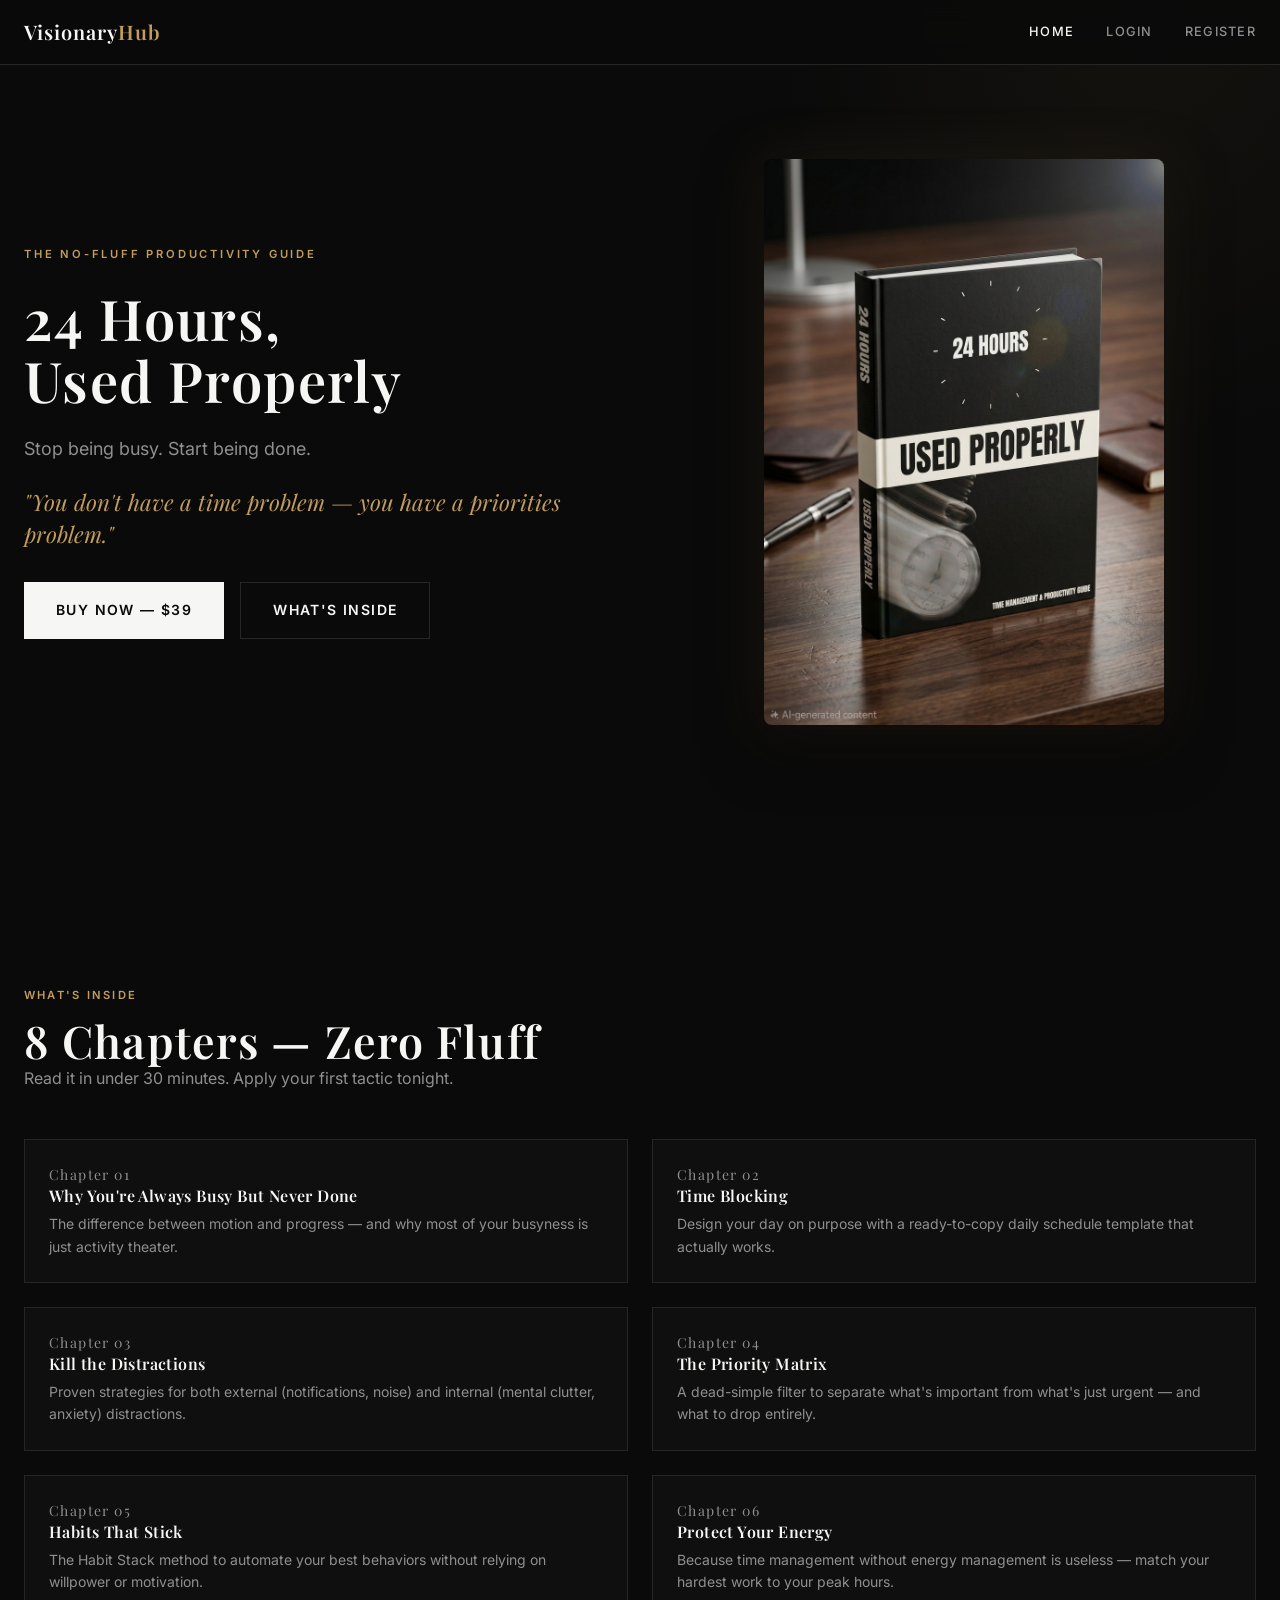
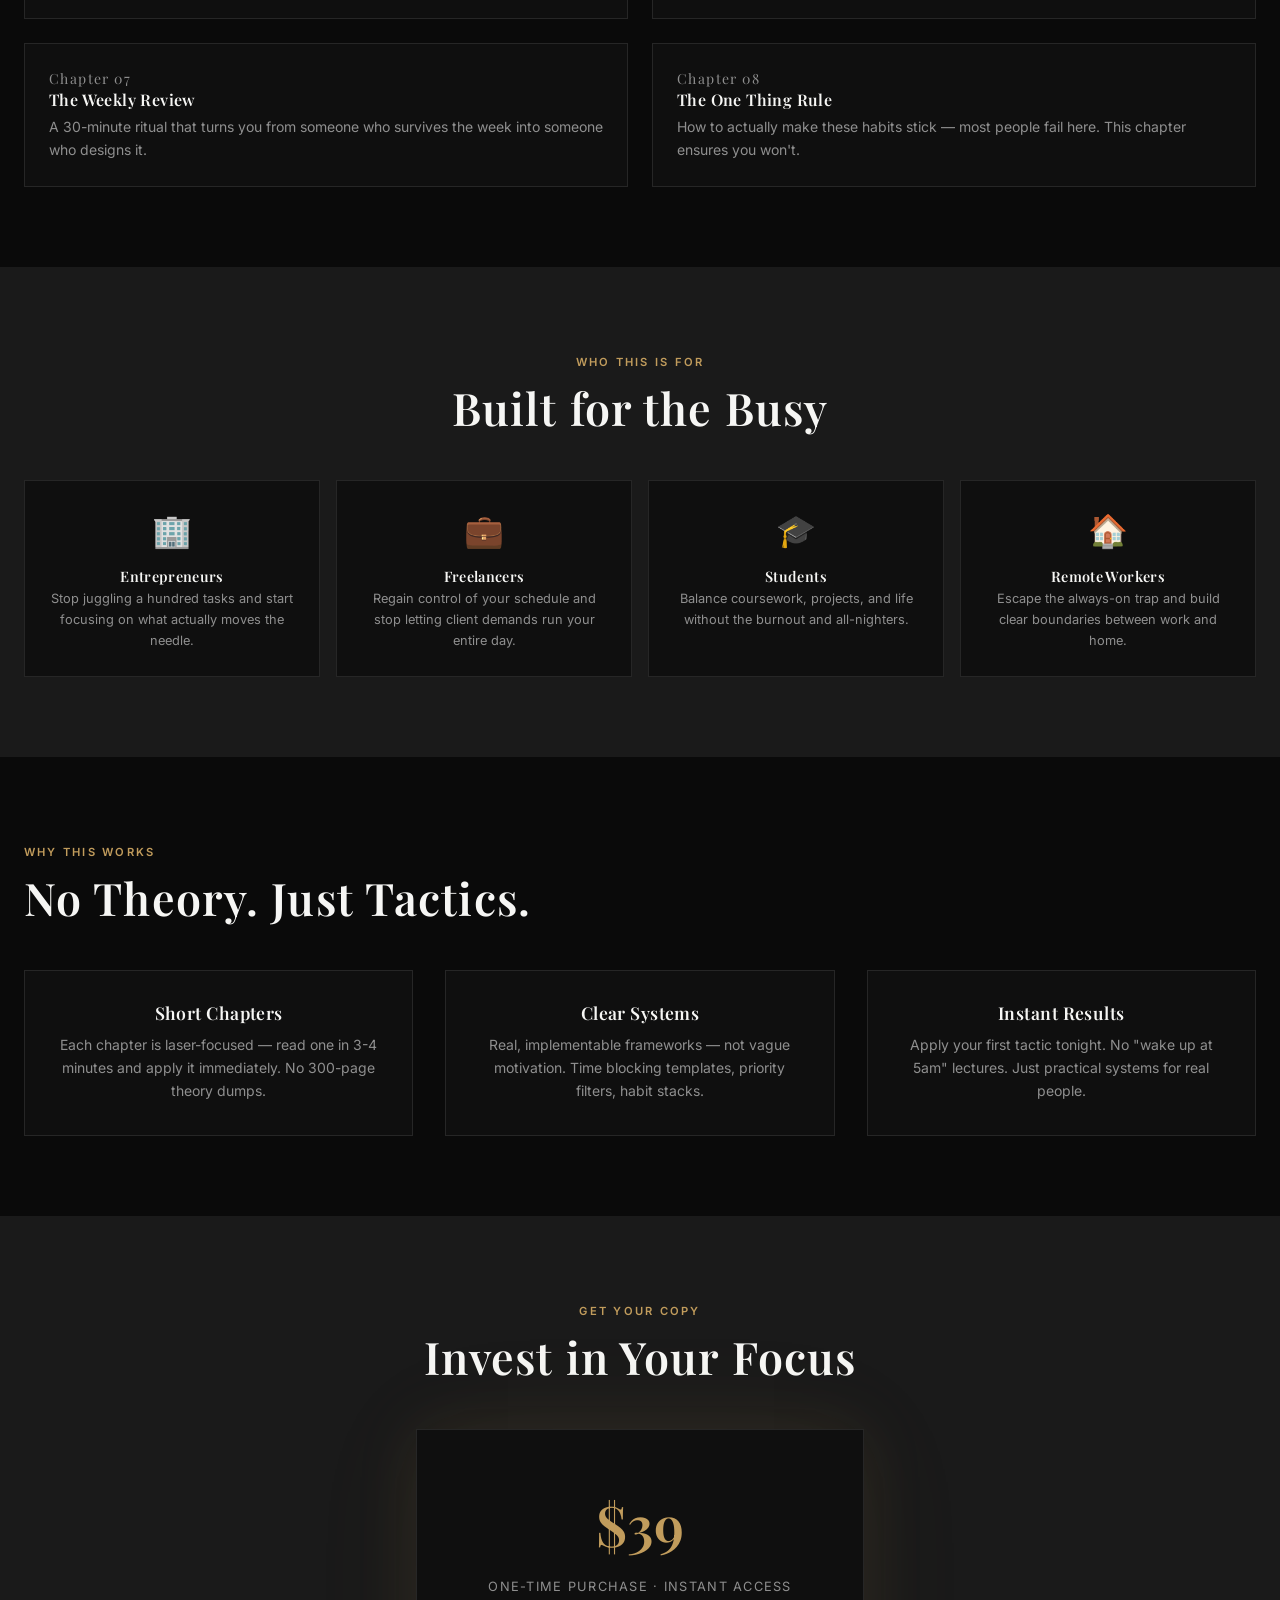
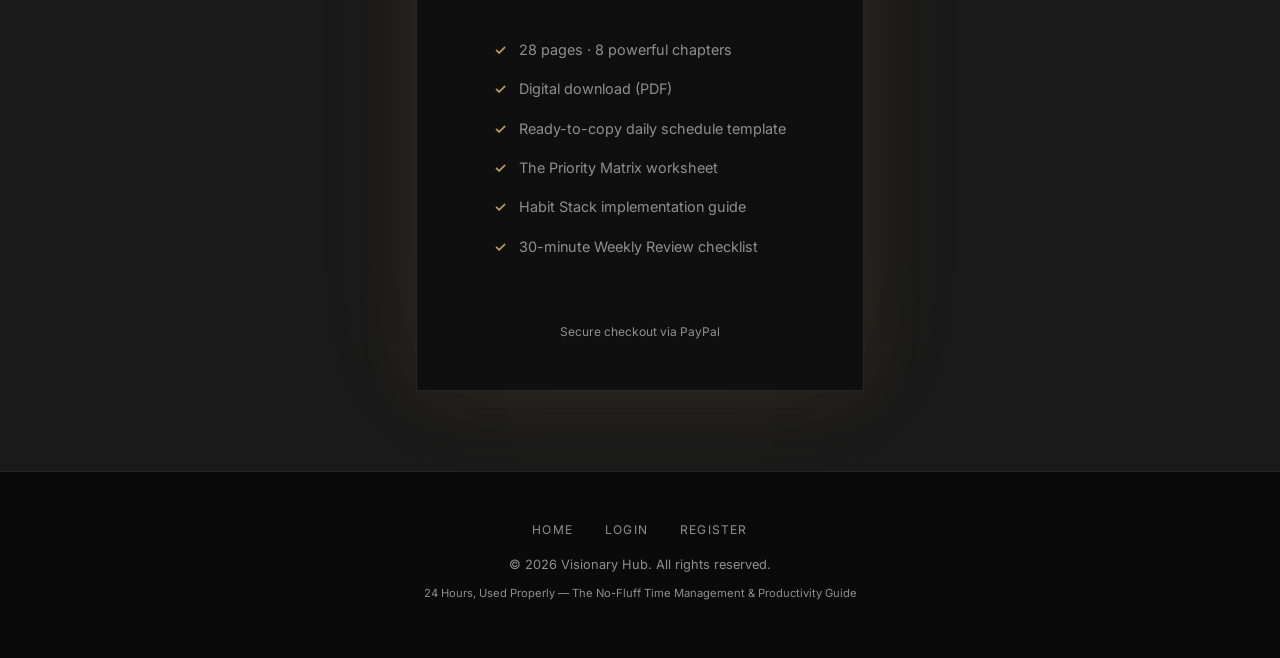
==== index.html @ 2dd3f469 "Initial commit: 24 Hours Used Properly e-book website with PayPal integration" ====
<!DOCTYPE html>
<html lang="en">
<head>
  <meta charset="utf-8">
  <meta name="viewport" content="width=device-width, initial-scale=1.0">
  <title>24 Hours, Used Properly — Time Management & Productivity Guide</title>
  <meta name="description" content="Stop being busy. Start being done. A no-fluff productivity ebook with real tactics for time blocking, distraction-killing, energy management, and habit systems.">
  <link rel="preconnect" href="https://fonts.googleapis.com">
  <link rel="preconnect" href="https://fonts.gstatic.com" crossorigin>
  <link href="https://fonts.googleapis.com/css2?family=Inter:wght@400;500;600;700&family=Playfair+Display:ital,wght@0,400;0,600;0,700;1,400&display=swap" rel="stylesheet">
  <link rel="stylesheet" href="styles.css">
  <script src="https://www.paypal.com/sdk/js?client-id=AV6dtk9KR7oe9-wrLM9cUpcRpP_B0--sJ0kLW8qoKwj5EM5FeBRLTuisOX4-j1NmNdVYHU4rbHzYDg3e&currency=USD" defer></script>
</head>
<body>
  <header>
    <div class="container header-inner">
      <a href="index.html" class="logo">Visionary<span>Hub</span></a>
      <button class="mobile-toggle" id="mobile-toggle" aria-label="Toggle menu">☰</button>
      <nav>
        <a href="index.html">Home</a>
        <a href="login.html">Login</a>
        <a href="register.html">Register</a>
      </nav>
    </div>
  </header>

  <section class="hero">
    <div class="container hero-grid">
      <div class="hero-content">
        <p class="hero-tagline fade-in">The No-Fluff Productivity Guide</p>
        <h1 class="fade-in fade-in-delay-1">24 Hours,<br>Used Properly</h1>
        <p class="hero-subtitle fade-in fade-in-delay-2">Stop being busy. Start being done.</p>
        <p class="hero-quote fade-in fade-in-delay-2">"You don't have a time problem — you have a priorities problem."</p>
        <div class="hero-cta fade-in fade-in-delay-3">
          <a href="#pricing" class="cta-btn-primary">Buy Now — $39</a>
          <a href="#chapters" class="cta-btn-outline">What's Inside</a>
        </div>
      </div>
      <div class="hero-cover fade-in fade-in-delay-3">
        <img src="Book Cover.png" alt="24 Hours, Used Properly - E-Book Cover">
      </div>
    </div>
  </section>

  <section id="chapters">
    <div class="container">
      <p class="section-label fade-in">What's Inside</p>
      <h2 class="fade-in fade-in-delay-1">8 Chapters — Zero Fluff</h2>
      <p class="fade-in fade-in-delay-2" style="color: hsl(var(--muted-foreground)); max-width: 36rem; margin-bottom: 0;">Read it in under 30 minutes. Apply your first tactic tonight.</p>
      <div class="chapters-grid">
        <div class="chapter-card fade-in">
          <p class="chapter-number">Chapter 01</p>
          <h4>Why You're Always Busy But Never Done</h4>
          <p>The difference between motion and progress — and why most of your busyness is just activity theater.</p>
        </div>
        <div class="chapter-card fade-in fade-in-delay-1">
          <p class="chapter-number">Chapter 02</p>
          <h4>Time Blocking</h4>
          <p>Design your day on purpose with a ready-to-copy daily schedule template that actually works.</p>
        </div>
        <div class="chapter-card fade-in fade-in-delay-2">
          <p class="chapter-number">Chapter 03</p>
          <h4>Kill the Distractions</h4>
          <p>Proven strategies for both external (notifications, noise) and internal (mental clutter, anxiety) distractions.</p>
        </div>
        <div class="chapter-card fade-in fade-in-delay-3">
          <p class="chapter-number">Chapter 04</p>
          <h4>The Priority Matrix</h4>
          <p>A dead-simple filter to separate what's important from what's just urgent — and what to drop entirely.</p>
        </div>
        <div class="chapter-card fade-in">
          <p class="chapter-number">Chapter 05</p>
          <h4>Habits That Stick</h4>
          <p>The Habit Stack method to automate your best behaviors without relying on willpower or motivation.</p>
        </div>
        <div class="chapter-card fade-in fade-in-delay-1">
          <p class="chapter-number">Chapter 06</p>
          <h4>Protect Your Energy</h4>
          <p>Because time management without energy management is useless — match your hardest work to your peak hours.</p>
        </div>
        <div class="chapter-card fade-in fade-in-delay-2">
          <p class="chapter-number">Chapter 07</p>
          <h4>The Weekly Review</h4>
          <p>A 30-minute ritual that turns you from someone who survives the week into someone who designs it.</p>
        </div>
        <div class="chapter-card fade-in fade-in-delay-3">
          <p class="chapter-number">Chapter 08</p>
          <h4>The One Thing Rule</h4>
          <p>How to actually make these habits stick — most people fail here. This chapter ensures you won't.</p>
        </div>
      </div>
    </div>
  </section>

  <section class="testimonial-section" style="background: hsl(var(--secondary));">
    <div class="container">
      <p class="section-label fade-in">Who This Is For</p>
      <h2 class="fade-in fade-in-delay-1">Built for the Busy</h2>
      <div class="audience-grid">
        <div class="audience-card fade-in">
          <div class="audience-icon">🏢</div>
          <h4>Entrepreneurs</h4>
          <p>Stop juggling a hundred tasks and start focusing on what actually moves the needle.</p>
        </div>
        <div class="audience-card fade-in fade-in-delay-1">
          <div class="audience-icon">💼</div>
          <h4>Freelancers</h4>
          <p>Regain control of your schedule and stop letting client demands run your entire day.</p>
        </div>
        <div class="audience-card fade-in fade-in-delay-2">
          <div class="audience-icon">🎓</div>
          <h4>Students</h4>
          <p>Balance coursework, projects, and life without the burnout and all-nighters.</p>
        </div>
        <div class="audience-card fade-in fade-in-delay-3">
          <div class="audience-icon">🏠</div>
          <h4>Remote Workers</h4>
          <p>Escape the always-on trap and build clear boundaries between work and home.</p>
        </div>
      </div>
    </div>
  </section>

  <section>
    <div class="container">
      <p class="section-label fade-in">Why This Works</p>
      <h2 class="fade-in fade-in-delay-1">No Theory. Just Tactics.</h2>
      <div class="why-grid">
        <div class="why-card fade-in">
          <h4>Short Chapters</h4>
          <p>Each chapter is laser-focused — read one in 3-4 minutes and apply it immediately. No 300-page theory dumps.</p>
        </div>
        <div class="why-card fade-in fade-in-delay-1">
          <h4>Clear Systems</h4>
          <p>Real, implementable frameworks — not vague motivation. Time blocking templates, priority filters, habit stacks.</p>
        </div>
        <div class="why-card fade-in fade-in-delay-2">
          <h4>Instant Results</h4>
          <p>Apply your first tactic tonight. No "wake up at 5am" lectures. Just practical systems for real people.</p>
        </div>
      </div>
    </div>
  </section>

  <section class="pricing-section" id="pricing">
    <div class="container">
      <p class="section-label fade-in">Get Your Copy</p>
      <h2 class="fade-in fade-in-delay-1">Invest in Your Focus</h2>
      <div class="pricing-card gold-glow fade-in fade-in-delay-2">
        <div class="pricing-price">$39</div>
        <p class="pricing-label">One-Time Purchase · Instant Access</p>
        <ul class="pricing-features">
          <li>28 pages · 8 powerful chapters</li>
          <li>Digital download (PDF)</li>
          <li>Ready-to-copy daily schedule template</li>
          <li>The Priority Matrix worksheet</li>
          <li>Habit Stack implementation guide</li>
          <li>30-minute Weekly Review checklist</li>
        </ul>
        <div id="paypal-button-container"></div>
        <p style="font-size: 0.75rem; color: hsl(var(--muted-foreground)); margin-top: 1rem; margin-bottom: 0;">Secure checkout via PayPal</p>
      </div>
    </div>
  </section>

  <footer>
    <div class="container">
      <div class="footer-links">
        <a href="index.html">Home</a>
        <a href="login.html">Login</a>
        <a href="register.html">Register</a>
      </div>
      <p>&copy; 2026 Visionary Hub. All rights reserved.</p>
      <p style="font-size: 0.7rem;">24 Hours, Used Properly — The No-Fluff Time Management &amp; Productivity Guide</p>
    </div>
  </footer>

  <script src="script.js"></script>
</body>
</html>
---- styles.css ----
:root {
  --background: 0 0% 4%;
  --foreground: 60 11% 96%;
  --primary: 38 45% 56%;
  --primary-foreground: 0 0% 4%;
  --secondary: 0 0% 10%;
  --muted: 0 0% 10%;
  --muted-foreground: 0 0% 56%;
  --card: 0 0% 6%;
  --border: 0 0% 15%;
  --input: 0 0% 15%;
  --ring: 38 45% 56%;
  --radius: 0.25rem;
  --font-heading: 'Playfair Display', Georgia, serif;
  --font-body: 'Inter', ui-sans-serif, system-ui, -apple-system, sans-serif;
  --max-width: 80rem;
}

*,
*::before,
*::after {
  margin: 0;
  padding: 0;
  box-sizing: border-box;
}

html {
  scroll-behavior: smooth;
  -webkit-font-smoothing: antialiased;
}

body {
  font-family: var(--font-body);
  background-color: hsl(var(--background));
  color: hsl(var(--foreground));
  line-height: 1.625;
  min-height: 100vh;
}

a {
  color: hsl(var(--primary));
  text-decoration: none;
  transition: color 0.3s ease;
}

a:hover {
  color: hsl(var(--primary) / 0.8);
}

img {
  max-width: 100%;
  height: auto;
  display: block;
}

.container {
  width: 100%;
  max-width: var(--max-width);
  margin: 0 auto;
  padding: 0 1.5rem;
}

.sr-only {
  position: absolute;
  width: 1px;
  height: 1px;
  padding: 0;
  margin: -1px;
  overflow: hidden;
  clip: rect(0, 0, 0, 0);
  border: 0;
}

h1, h2, h3, h4, h5, h6 {
  font-family: var(--font-heading);
  font-weight: 600;
  line-height: 1.1;
  letter-spacing: 0.025em;
}

h1 { font-size: clamp(2.25rem, 5vw, 3.5rem); }
h2 { font-size: clamp(1.875rem, 4vw, 2.8rem); }
h3 { font-size: clamp(1.25rem, 3vw, 1.875rem); }
h4 { font-size: 1.25rem; }

p { margin-bottom: 1rem; }

.section-label {
  display: inline-block;
  font-family: var(--font-body);
  font-size: 0.7rem;
  font-weight: 600;
  text-transform: uppercase;
  letter-spacing: 0.2em;
  color: hsl(var(--primary));
  margin-bottom: 0.75rem;
}

section {
  padding: 5rem 0;
}

.cta-btn-primary {
  display: inline-flex;
  align-items: center;
  justify-content: center;
  font-family: var(--font-body);
  font-size: 0.875rem;
  font-weight: 600;
  text-transform: uppercase;
  letter-spacing: 0.1em;
  color: hsl(var(--background));
  background: hsl(var(--foreground));
  border: none;
  padding: 1rem 2rem;
  cursor: pointer;
  transition: all 0.3s ease;
  text-decoration: none;
}

.cta-btn-primary:hover {
  background: hsl(var(--primary));
  color: hsl(var(--background));
  box-shadow: 0 0 60px hsl(var(--primary) / 0.15), 0 0 120px hsl(var(--primary) / 0.08);
}

.cta-btn-outline {
  display: inline-flex;
  align-items: center;
  justify-content: center;
  font-family: var(--font-body);
  font-size: 0.875rem;
  font-weight: 600;
  text-transform: uppercase;
  letter-spacing: 0.1em;
  color: hsl(var(--foreground));
  background: transparent;
  border: 1px solid hsl(var(--border));
  padding: 1rem 2rem;
  cursor: pointer;
  transition: all 0.3s ease;
  text-decoration: none;
}

.cta-btn-outline:hover {
  border-color: hsl(var(--primary));
  color: hsl(var(--primary));
  box-shadow: 0 0 60px hsl(var(--primary) / 0.15);
}

.cta-btn-primary:disabled,
.cta-btn-outline:disabled {
  opacity: 0.5;
  pointer-events: none;
}

header {
  position: fixed;
  top: 0;
  left: 0;
  width: 100%;
  z-index: 100;
  background: hsl(var(--background) / 0.85);
  backdrop-filter: blur(12px);
  -webkit-backdrop-filter: blur(12px);
  border-bottom: 1px solid hsl(var(--border));
}

.header-inner {
  display: flex;
  align-items: center;
  justify-content: space-between;
  height: 4rem;
}

.logo {
  font-family: var(--font-heading);
  font-size: 1.25rem;
  font-weight: 600;
  color: hsl(var(--foreground));
  letter-spacing: 0.05em;
}

.logo span {
  color: hsl(var(--primary));
}

nav {
  display: flex;
  align-items: center;
  gap: 2rem;
}

nav a {
  font-size: 0.8rem;
  font-weight: 500;
  text-transform: uppercase;
  letter-spacing: 0.1em;
  color: hsl(var(--muted-foreground));
  transition: color 0.3s ease;
}

nav a:hover,
nav a.active {
  color: hsl(var(--foreground));
}

.mobile-toggle {
  display: none;
  background: none;
  border: none;
  color: hsl(var(--foreground));
  font-size: 1.5rem;
  cursor: pointer;
  padding: 0.5rem;
}

.hero {
  min-height: 100vh;
  display: flex;
  align-items: center;
  padding-top: 4rem;
  position: relative;
  overflow: hidden;
}

.hero::before {
  content: '';
  position: absolute;
  top: -50%;
  right: -20%;
  width: 60%;
  height: 100%;
  background: radial-gradient(ellipse, hsl(var(--primary) / 0.06) 0%, transparent 70%);
  pointer-events: none;
}

.hero-grid {
  display: grid;
  grid-template-columns: 1fr 1fr;
  gap: 4rem;
  align-items: center;
}

.hero-content {
  position: relative;
  z-index: 1;
}

.hero-tagline {
  font-size: 0.7rem;
  font-weight: 600;
  text-transform: uppercase;
  letter-spacing: 0.25em;
  color: hsl(var(--primary));
  margin-bottom: 1.5rem;
}

.hero h1 {
  margin-bottom: 1.5rem;
}

.hero-subtitle {
  font-size: 1.125rem;
  color: hsl(var(--muted-foreground));
  line-height: 1.6;
  margin-bottom: 1.5rem;
  max-width: 32rem;
}

.hero-quote {
  font-family: var(--font-heading);
  font-size: 1.4rem;
  font-style: italic;
  color: hsl(var(--primary));
  margin-bottom: 2rem;
  line-height: 1.4;
}

.hero-cta {
  display: flex;
  gap: 1rem;
  flex-wrap: wrap;
}

.hero-cover {
  position: relative;
  z-index: 1;
  display: flex;
  justify-content: center;
  align-items: center;
}

.hero-cover img {
  width: 100%;
  max-width: 400px;
  border-radius: 0.5rem;
  box-shadow: 0 0 60px hsl(var(--primary) / 0.1), 0 20px 60px rgba(0, 0, 0, 0.5);
  transition: transform 0.5s ease, box-shadow 0.5s ease;
}

.hero-cover img:hover {
  transform: translateY(-8px);
  box-shadow: 0 0 80px hsl(var(--primary) / 0.15), 0 30px 80px rgba(0, 0, 0, 0.6);
}

.chapters-grid {
  display: grid;
  grid-template-columns: repeat(2, 1fr);
  gap: 1.5rem;
  margin-top: 3rem;
}

.chapter-card {
  background: hsl(var(--card));
  border: 1px solid hsl(var(--border));
  padding: 1.5rem;
  transition: border-color 0.3s ease, transform 0.3s ease;
}

.chapter-card:hover {
  border-color: hsl(var(--primary) / 0.3);
  transform: translateY(-2px);
}

.chapter-number {
  font-family: var(--font-heading);
  font-size: 0.75rem;
  color: hsl(var(--primary));
  margin-bottom: 0.5rem;
  letter-spacing: 0.1em;
}

.chapter-card h4 {
  font-size: 1rem;
  margin-bottom: 0.5rem;
}

.chapter-card p {
  font-size: 0.875rem;
  color: hsl(var(--muted-foreground));
  margin-bottom: 0;
}

.audience-grid {
  display: grid;
  grid-template-columns: repeat(auto-fit, minmax(200px, 1fr));
  gap: 1rem;
  margin-top: 3rem;
}

.audience-card {
  background: hsl(var(--card));
  border: 1px solid hsl(var(--border));
  padding: 1.5rem;
  text-align: center;
  transition: border-color 0.3s ease;
}

.audience-card:hover {
  border-color: hsl(var(--primary) / 0.3);
}

.audience-icon {
  font-size: 2rem;
  margin-bottom: 0.75rem;
}

.audience-card h4 {
  font-size: 0.9rem;
  margin-bottom: 0.25rem;
}

.audience-card p {
  font-size: 0.8rem;
  color: hsl(var(--muted-foreground));
  margin-bottom: 0;
}

.why-grid {
  display: grid;
  grid-template-columns: repeat(3, 1fr);
  gap: 2rem;
  margin-top: 3rem;
}

.why-card {
  text-align: center;
  padding: 2rem;
  border: 1px solid hsl(var(--border));
  background: hsl(var(--card));
}

.why-card h4 {
  font-family: var(--font-heading);
  font-size: 1.1rem;
  margin-bottom: 0.75rem;
}

.why-card p {
  font-size: 0.875rem;
  color: hsl(var(--muted-foreground));
  margin-bottom: 0;
}

.pricing-section {
  text-align: center;
  background: hsl(var(--secondary));
}

.pricing-card {
  max-width: 28rem;
  margin: 3rem auto 0;
  background: hsl(var(--card));
  border: 1px solid hsl(var(--border));
  padding: 3rem 2rem;
  text-align: center;
}

.pricing-price {
  font-family: var(--font-heading);
  font-size: 3.5rem;
  font-weight: 600;
  color: hsl(var(--primary));
  margin-bottom: 0.5rem;
}

.pricing-label {
  font-size: 0.8rem;
  color: hsl(var(--muted-foreground));
  text-transform: uppercase;
  letter-spacing: 0.1em;
  margin-bottom: 2rem;
}

.pricing-features {
  list-style: none;
  margin-bottom: 2rem;
  text-align: left;
  display: inline-block;
}

.pricing-features li {
  padding: 0.5rem 0;
  font-size: 0.9rem;
  color: hsl(var(--muted-foreground));
  display: flex;
  align-items: center;
  gap: 0.75rem;
}

.pricing-features li::before {
  content: '✓';
  color: hsl(var(--primary));
  font-weight: 600;
}

#paypal-button-container {
  margin-top: 1.5rem;
  max-width: 24rem;
  margin-left: auto;
  margin-right: auto;
}

.testimonial-section {
  text-align: center;
}

.testimonial-grid {
  display: grid;
  grid-template-columns: repeat(auto-fit, minmax(280px, 1fr));
  gap: 2rem;
  margin-top: 3rem;
}

.testimonial-card {
  background: hsl(var(--card));
  border: 1px solid hsl(var(--border));
  padding: 2rem;
  text-align: left;
}

.testimonial-card p {
  font-size: 0.9rem;
  font-style: italic;
  color: hsl(var(--muted-foreground));
  margin-bottom: 1rem;
}

.testimonial-author {
  font-size: 0.8rem;
  font-weight: 600;
  color: hsl(var(--foreground));
}

.testimonial-role {
  font-size: 0.7rem;
  color: hsl(var(--primary));
  text-transform: uppercase;
  letter-spacing: 0.1em;
}

footer {
  border-top: 1px solid hsl(var(--border));
  padding: 3rem 0;
  text-align: center;
}

footer p {
  font-size: 0.8rem;
  color: hsl(var(--muted-foreground));
  margin-bottom: 0.5rem;
}

.footer-links {
  display: flex;
  justify-content: center;
  gap: 2rem;
  margin-bottom: 1rem;
}

.footer-links a {
  font-size: 0.75rem;
  text-transform: uppercase;
  letter-spacing: 0.1em;
  color: hsl(var(--muted-foreground));
}

.footer-links a:hover {
  color: hsl(var(--foreground));
}

.auth-page {
  min-height: 100vh;
  display: flex;
  align-items: center;
  justify-content: center;
  padding: 6rem 1.5rem 2rem;
}

.auth-card {
  width: 100%;
  max-width: 26rem;
  background: hsl(var(--card));
  border: 1px solid hsl(var(--border));
  padding: 2.5rem;
}

.auth-card h1 {
  font-size: 1.75rem;
  margin-bottom: 0.5rem;
  text-align: center;
}

.auth-card .auth-subtitle {
  text-align: center;
  color: hsl(var(--muted-foreground));
  font-size: 0.875rem;
  margin-bottom: 2rem;
}

.form-group {
  margin-bottom: 1.25rem;
}

.form-group label {
  display: block;
  font-size: 0.8rem;
  font-weight: 500;
  text-transform: uppercase;
  letter-spacing: 0.1em;
  margin-bottom: 0.5rem;
  color: hsl(var(--muted-foreground));
}

.form-group input {
  width: 100%;
  padding: 0.75rem 1rem;
  font-family: var(--font-body);
  font-size: 0.9rem;
  color: hsl(var(--foreground));
  background: transparent;
  border: 1px solid hsl(var(--input));
  outline: none;
  transition: border-color 0.3s ease, box-shadow 0.3s ease;
}

.form-group input:focus {
  border-color: hsl(var(--primary));
  box-shadow: 0 0 0 1px hsl(var(--primary));
}

.form-group input::placeholder {
  color: hsl(var(--muted-foreground) / 0.6);
}

.form-group .error-text {
  font-size: 0.75rem;
  color: hsl(0 84% 60%);
  margin-top: 0.375rem;
  display: none;
}

.form-group.error input {
  border-color: hsl(0 84% 60%);
}

.form-group.error .error-text {
  display: block;
}

.form-footer {
  text-align: center;
  margin-top: 1.5rem;
  font-size: 0.85rem;
  color: hsl(var(--muted-foreground));
}

.form-footer a {
  color: hsl(var(--primary));
  font-weight: 500;
}

.form-checkbox {
  display: flex;
  align-items: center;
  gap: 0.5rem;
  margin-bottom: 1.25rem;
}

.form-checkbox input[type="checkbox"] {
  width: auto;
  accent-color: hsl(var(--primary));
}

.form-checkbox label {
  font-size: 0.85rem;
  color: hsl(var(--muted-foreground));
  text-transform: none;
  letter-spacing: normal;
  margin-bottom: 0;
}

.form-divider {
  border: none;
  border-top: 1px solid hsl(var(--border));
  margin: 1.5rem 0;
}

.thank-you-page {
  min-height: 100vh;
  display: flex;
  align-items: center;
  justify-content: center;
  padding: 6rem 1.5rem 2rem;
  text-align: center;
}

.thank-you-card {
  max-width: 32rem;
}

.thank-you-icon {
  display: inline-flex;
  align-items: center;
  justify-content: center;
  width: 4rem;
  height: 4rem;
  border-radius: 50%;
  background: hsl(var(--primary) / 0.15);
  color: hsl(var(--primary));
  font-size: 2rem;
  margin-bottom: 1.5rem;
}

.thank-you-card h1 {
  margin-bottom: 1rem;
}

.thank-you-card p {
  color: hsl(var(--muted-foreground));
  font-size: 1.05rem;
  margin-bottom: 2rem;
}

.download-card {
  background: hsl(var(--card));
  border: 1px solid hsl(var(--border));
  padding: 2rem;
  margin-top: 2rem;
}

.download-card h3 {
  font-size: 1.1rem;
  margin-bottom: 0.5rem;
}

.download-card p {
  font-size: 0.875rem;
  margin-bottom: 1.5rem;
}

.fade-in {
  opacity: 0;
  transform: translateY(24px);
  animation: fadeInUp 0.6s ease forwards;
}

.fade-in-delay-1 { animation-delay: 0.1s; }
.fade-in-delay-2 { animation-delay: 0.2s; }
.fade-in-delay-3 { animation-delay: 0.3s; }
.fade-in-delay-4 { animation-delay: 0.4s; }

@keyframes fadeInUp {
  to {
    opacity: 1;
    transform: translateY(0);
  }
}

.gold-glow {
  box-shadow: 0 0 60px hsl(var(--primary) / 0.1), 0 0 120px hsl(var(--primary) / 0.05);
}

@media (max-width: 768px) {
  nav {
    display: none;
    position: absolute;
    top: 4rem;
    left: 0;
    width: 100%;
    flex-direction: column;
    background: hsl(var(--background) / 0.98);
    border-bottom: 1px solid hsl(var(--border));
    padding: 1.5rem;
    gap: 1rem;
  }

  nav.open {
    display: flex;
  }

  .mobile-toggle {
    display: block;
  }

  .hero-grid {
    grid-template-columns: 1fr;
    gap: 3rem;
    text-align: center;
  }

  .hero-subtitle {
    margin-left: auto;
    margin-right: auto;
  }

  .hero-cta {
    justify-content: center;
  }

  .hero-cover img {
    max-width: 280px;
  }

  .chapters-grid {
    grid-template-columns: 1fr;
  }

  .why-grid {
    grid-template-columns: 1fr;
  }

  .pricing-card {
    padding: 2rem 1.5rem;
  }

  section {
    padding: 3rem 0;
  }
}

@media (max-width: 480px) {
  .header-inner {
    height: 3.5rem;
  }

  .auth-card {
    padding: 1.5rem;
  }

  .hero-cta {
    flex-direction: column;
    align-items: center;
  }

  .footer-links {
    flex-wrap: wrap;
    gap: 1rem;
  }
}
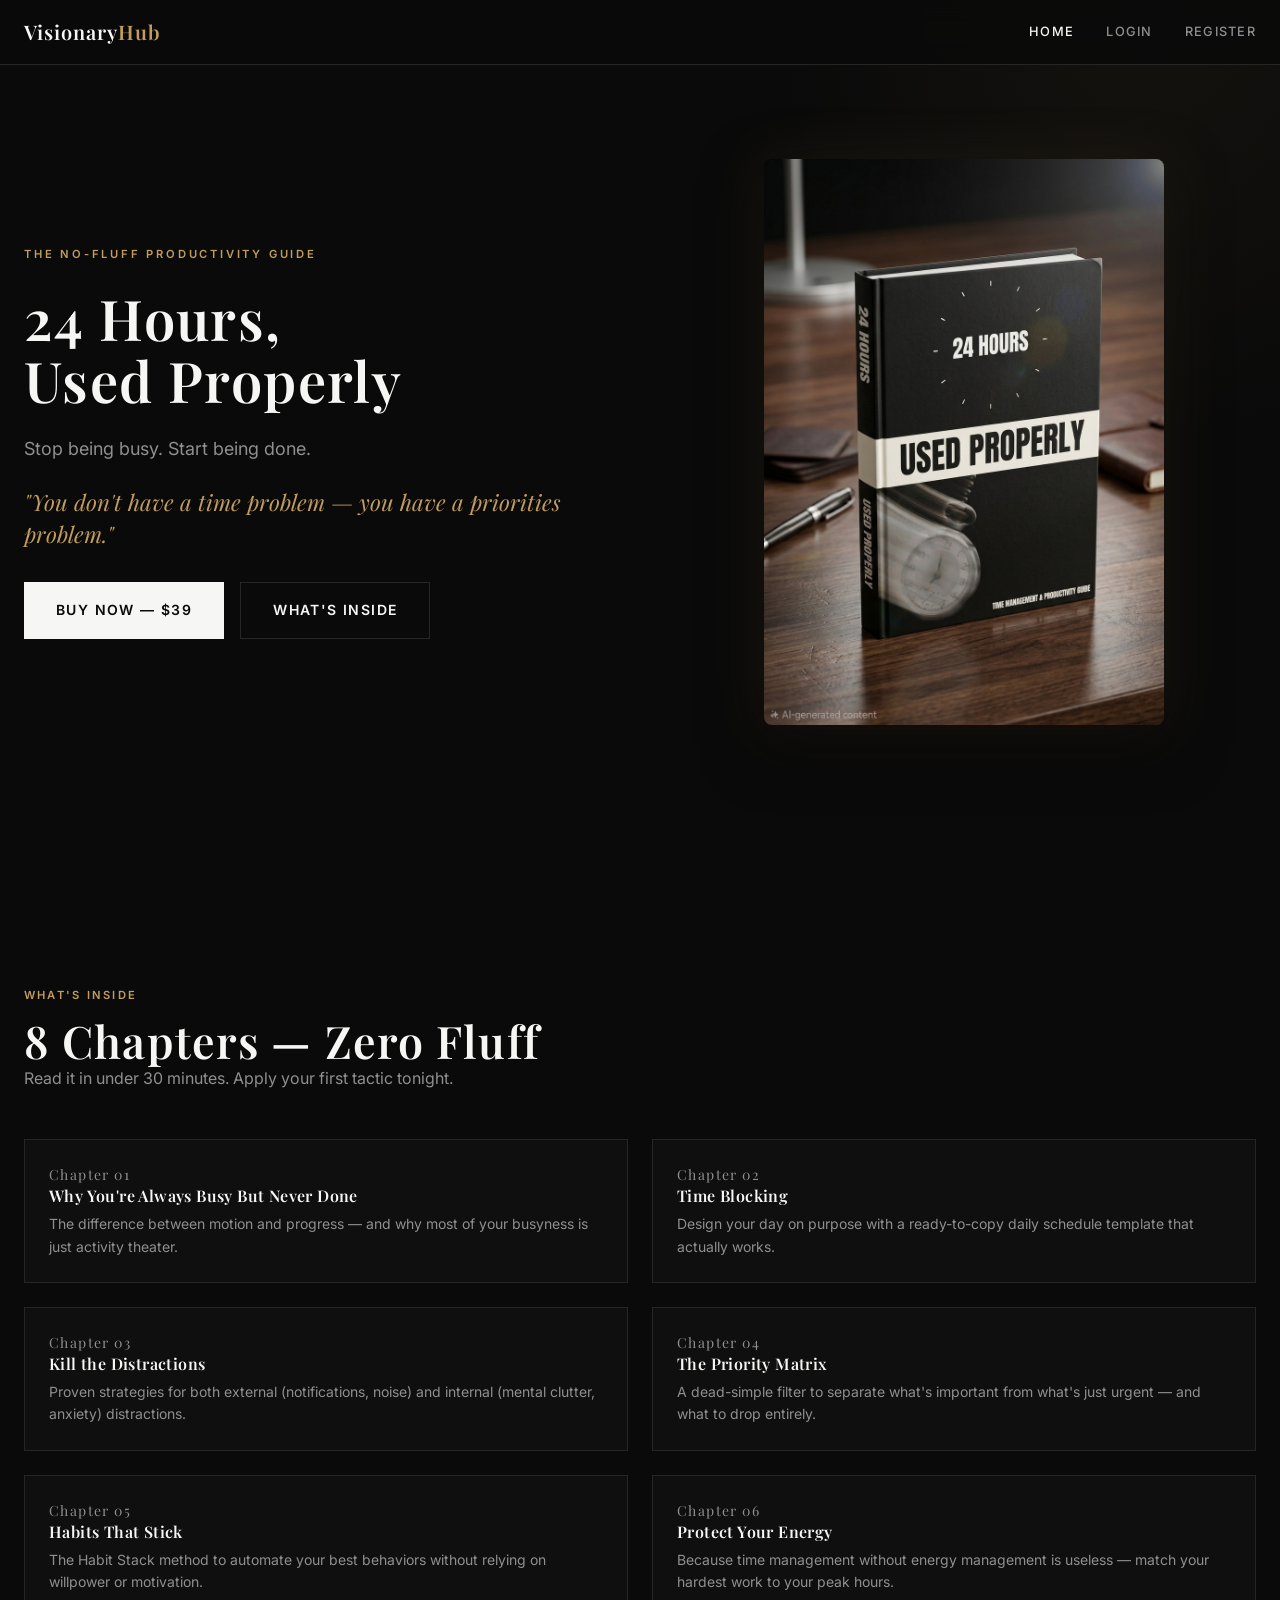
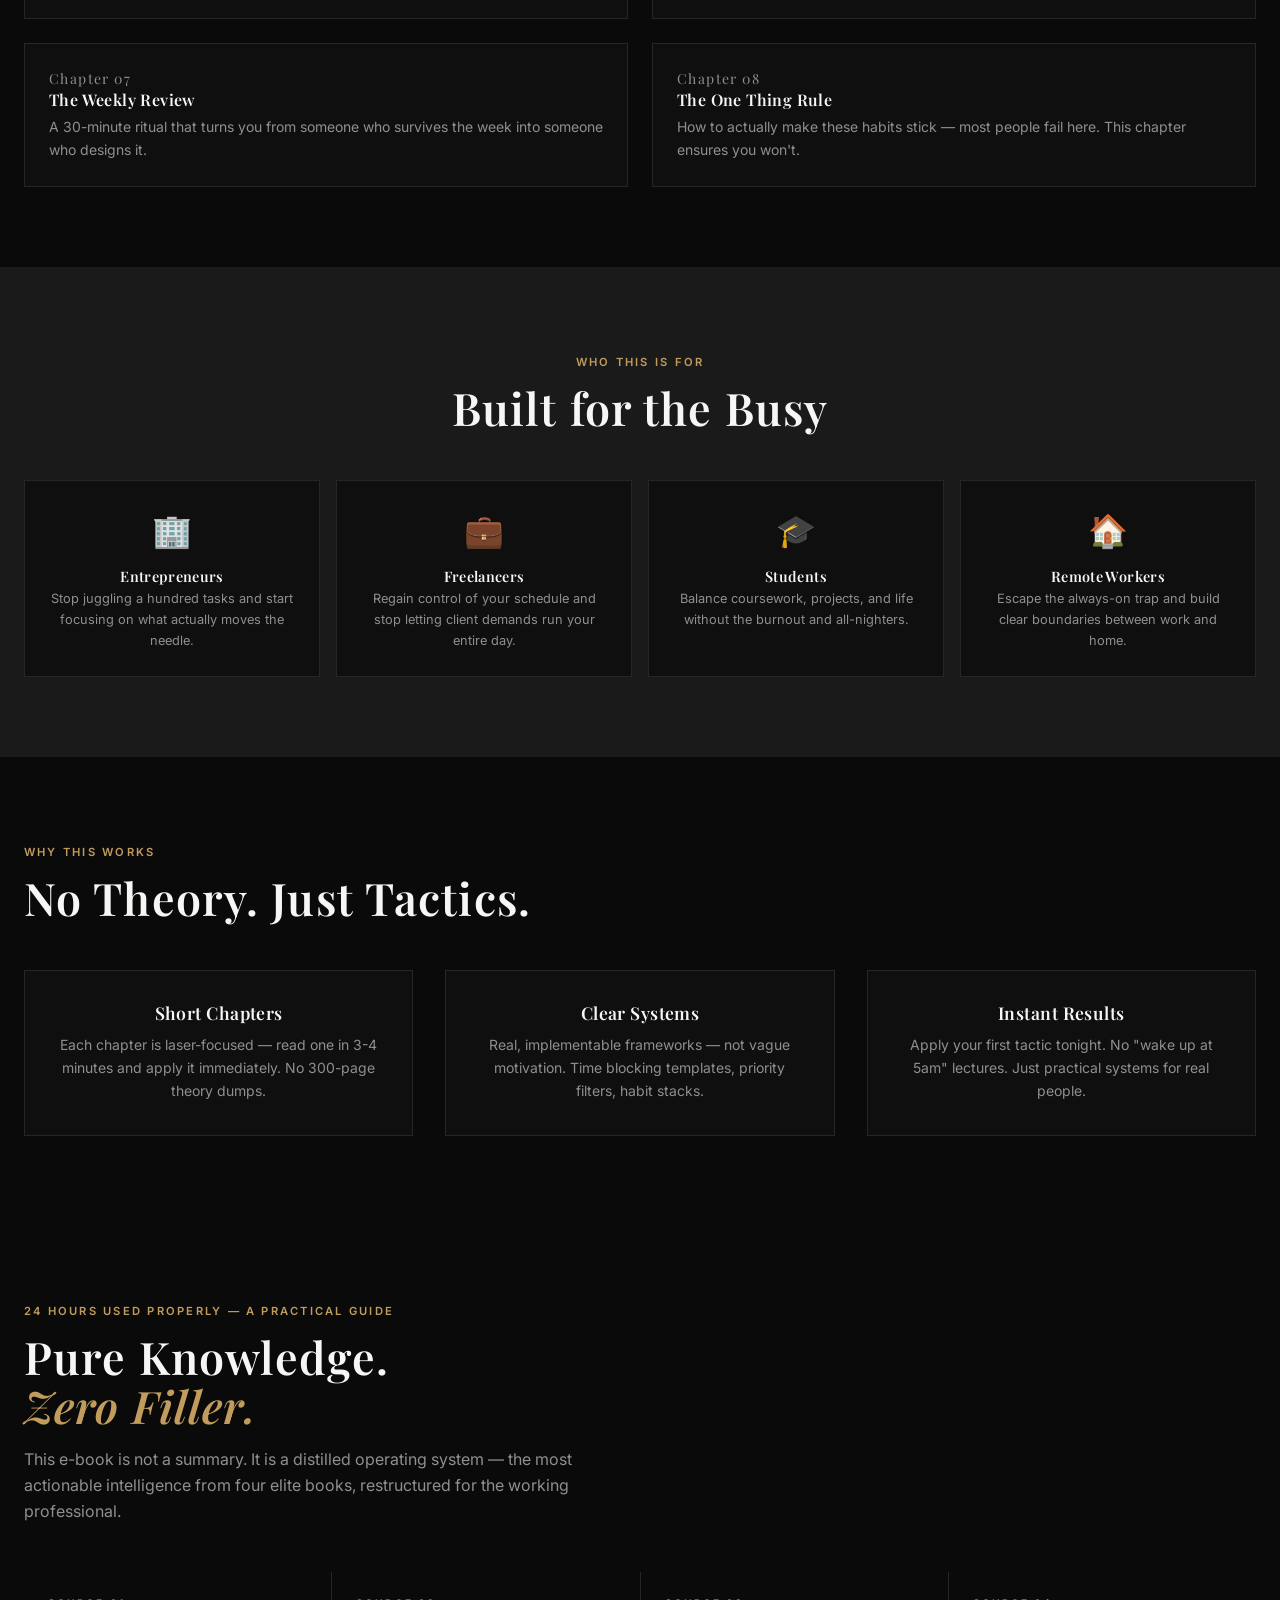
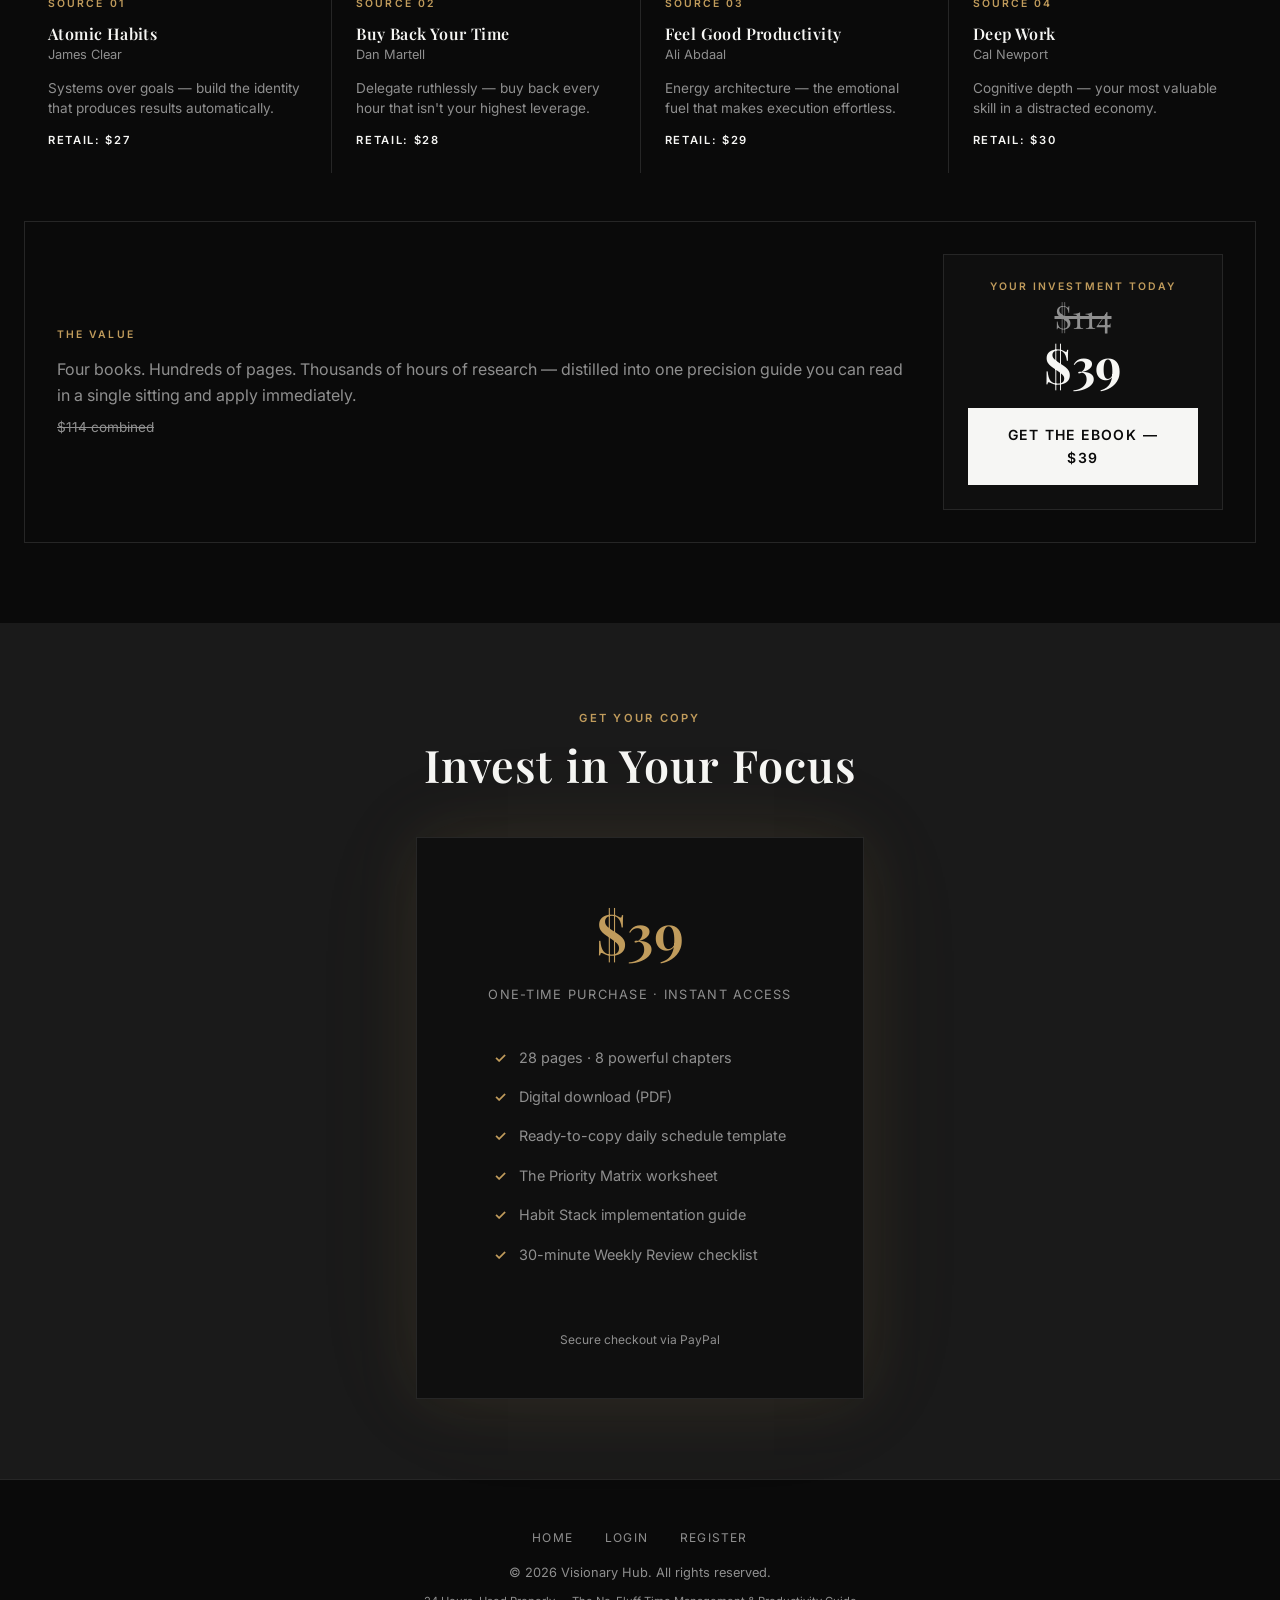
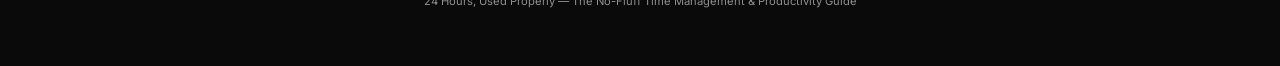
==== commit fadeea60: "Add source books section with value comparison" ====
--- a/index.html
+++ b/index.html
@@ -9,7 +9,6 @@
   <link rel="preconnect" href="https://fonts.gstatic.com" crossorigin>
   <link href="https://fonts.googleapis.com/css2?family=Inter:wght@400;500;600;700&family=Playfair+Display:ital,wght@0,400;0,600;0,700;1,400&display=swap" rel="stylesheet">
   <link rel="stylesheet" href="styles.css">
-  <script src="https://www.paypal.com/sdk/js?client-id=AV6dtk9KR7oe9-wrLM9cUpcRpP_B0--sJ0kLW8qoKwj5EM5FeBRLTuisOX4-j1NmNdVYHU4rbHzYDg3e&currency=USD" defer></script>
 </head>
 <body>
   <header>
@@ -137,6 +136,59 @@
         <div class="why-card fade-in fade-in-delay-2">
           <h4>Instant Results</h4>
           <p>Apply your first tactic tonight. No "wake up at 5am" lectures. Just practical systems for real people.</p>
+        </div>
+      </div>
+    </div>
+  </section>
+
+  <section style="background: hsl(var(--background));">
+    <div class="container">
+      <p class="section-label fade-in">24 Hours Used Properly — A Practical Guide</p>
+      <h2 class="fade-in fade-in-delay-1" style="margin-bottom: 1rem;">Pure Knowledge.<br><em style="color: hsl(var(--primary));">Zero Filler.</em></h2>
+      <p class="fade-in fade-in-delay-2" style="color: hsl(var(--muted-foreground)); max-width: 36rem; margin-bottom: 3rem;">This e-book is not a summary. It is a distilled operating system — the most actionable intelligence from four elite books, restructured for the working professional.</p>
+
+      <div class="sources-grid fade-in fade-in-delay-3">
+        <div class="source-card">
+          <p class="source-label">SOURCE 01</p>
+          <h4>Atomic Habits</h4>
+          <p class="source-author">James Clear</p>
+          <p class="source-desc">Systems over goals — build the identity that produces results automatically.</p>
+          <p class="source-retail">RETAIL: $27</p>
+        </div>
+        <div class="source-card">
+          <p class="source-label">SOURCE 02</p>
+          <h4>Buy Back Your Time</h4>
+          <p class="source-author">Dan Martell</p>
+          <p class="source-desc">Delegate ruthlessly — buy back every hour that isn't your highest leverage.</p>
+          <p class="source-retail">RETAIL: $28</p>
+        </div>
+        <div class="source-card">
+          <p class="source-label">SOURCE 03</p>
+          <h4>Feel Good Productivity</h4>
+          <p class="source-author">Ali Abdaal</p>
+          <p class="source-desc">Energy architecture — the emotional fuel that makes execution effortless.</p>
+          <p class="source-retail">RETAIL: $29</p>
+        </div>
+        <div class="source-card">
+          <p class="source-label">SOURCE 04</p>
+          <h4>Deep Work</h4>
+          <p class="source-author">Cal Newport</p>
+          <p class="source-desc">Cognitive depth — your most valuable skill in a distracted economy.</p>
+          <p class="source-retail">RETAIL: $30</p>
+        </div>
+      </div>
+
+      <div class="value-section fade-in">
+        <div class="value-text">
+          <p class="source-label">THE VALUE</p>
+          <p style="color: hsl(var(--muted-foreground)); margin-bottom: 0.5rem;">Four books. Hundreds of pages. Thousands of hours of research — distilled into one precision guide you can read in a single sitting and apply immediately.</p>
+          <p class="value-strikethrough">$114 combined</p>
+        </div>
+        <div class="value-price-box">
+          <p class="source-label" style="margin-bottom: 0.25rem;">YOUR INVESTMENT TODAY</p>
+          <div class="value-combined">$114</div>
+          <div class="value-investment">$39</div>
+          <a href="#pricing" class="cta-btn-primary" style="width: 100%;">GET THE EBOOK — $39</a>
         </div>
       </div>
     </div>
@@ -175,6 +227,7 @@
     </div>
   </footer>
 
+  <script src="https://www.paypal.com/sdk/js?client-id=AV6dtk9KR7oe9-wrLM9cUpcRpP_B0--sJ0kLW8qoKwj5EM5FeBRLTuisOX4-j1NmNdVYHU4rbHzYDg3e&currency=USD"></script>
   <script src="script.js"></script>
 </body>
 </html>
--- a/styles.css
+++ b/styles.css
@@ -408,6 +408,106 @@
   background: hsl(var(--secondary));
 }
 
+.sources-grid {
+  display: grid;
+  grid-template-columns: repeat(4, 1fr);
+  gap: 1px;
+  background: hsl(var(--border));
+  margin-bottom: 3rem;
+}
+
+.source-card {
+  background: hsl(var(--background));
+  padding: 1.5rem;
+}
+
+.source-label {
+  font-size: 0.65rem;
+  font-weight: 600;
+  text-transform: uppercase;
+  letter-spacing: 0.2em;
+  color: hsl(var(--primary));
+  margin-bottom: 0.75rem;
+}
+
+.source-card h4 {
+  font-family: var(--font-heading);
+  font-size: 1rem;
+  margin-bottom: 0.15rem;
+}
+
+.source-author {
+  font-size: 0.8rem;
+  color: hsl(var(--muted-foreground));
+  margin-bottom: 0.75rem;
+}
+
+.source-desc {
+  font-size: 0.85rem;
+  color: hsl(var(--muted-foreground));
+  line-height: 1.5;
+  margin-bottom: 0.75rem;
+}
+
+.source-retail {
+  font-size: 0.7rem;
+  font-weight: 600;
+  text-transform: uppercase;
+  letter-spacing: 0.15em;
+  color: hsl(var(--foreground));
+  margin-bottom: 0;
+}
+
+.value-section {
+  display: grid;
+  grid-template-columns: 1fr 280px;
+  gap: 2rem;
+  border: 1px solid hsl(var(--border));
+  padding: 2rem;
+}
+
+.value-text {
+  display: flex;
+  flex-direction: column;
+  justify-content: center;
+}
+
+.value-strikethrough {
+  font-size: 0.85rem;
+  color: hsl(var(--muted-foreground));
+  text-decoration: line-through;
+  margin-bottom: 0;
+}
+
+.value-price-box {
+  background: hsl(var(--card));
+  border: 1px solid hsl(var(--border));
+  padding: 1.5rem;
+  text-align: center;
+  display: flex;
+  flex-direction: column;
+  align-items: center;
+  justify-content: center;
+}
+
+.value-combined {
+  font-family: var(--font-heading);
+  font-size: 2rem;
+  color: hsl(var(--muted-foreground));
+  text-decoration: line-through;
+  line-height: 1;
+  margin-bottom: 0.5rem;
+}
+
+.value-investment {
+  font-family: var(--font-heading);
+  font-size: 3rem;
+  font-weight: 700;
+  color: hsl(var(--foreground));
+  line-height: 1;
+  margin-bottom: 1.25rem;
+}
+
 .pricing-card {
   max-width: 28rem;
   margin: 3rem auto 0;
@@ -767,6 +867,14 @@
     grid-template-columns: 1fr;
   }
 
+  .sources-grid {
+    grid-template-columns: 1fr;
+  }
+
+  .value-section {
+    grid-template-columns: 1fr;
+  }
+
   .why-grid {
     grid-template-columns: 1fr;
   }
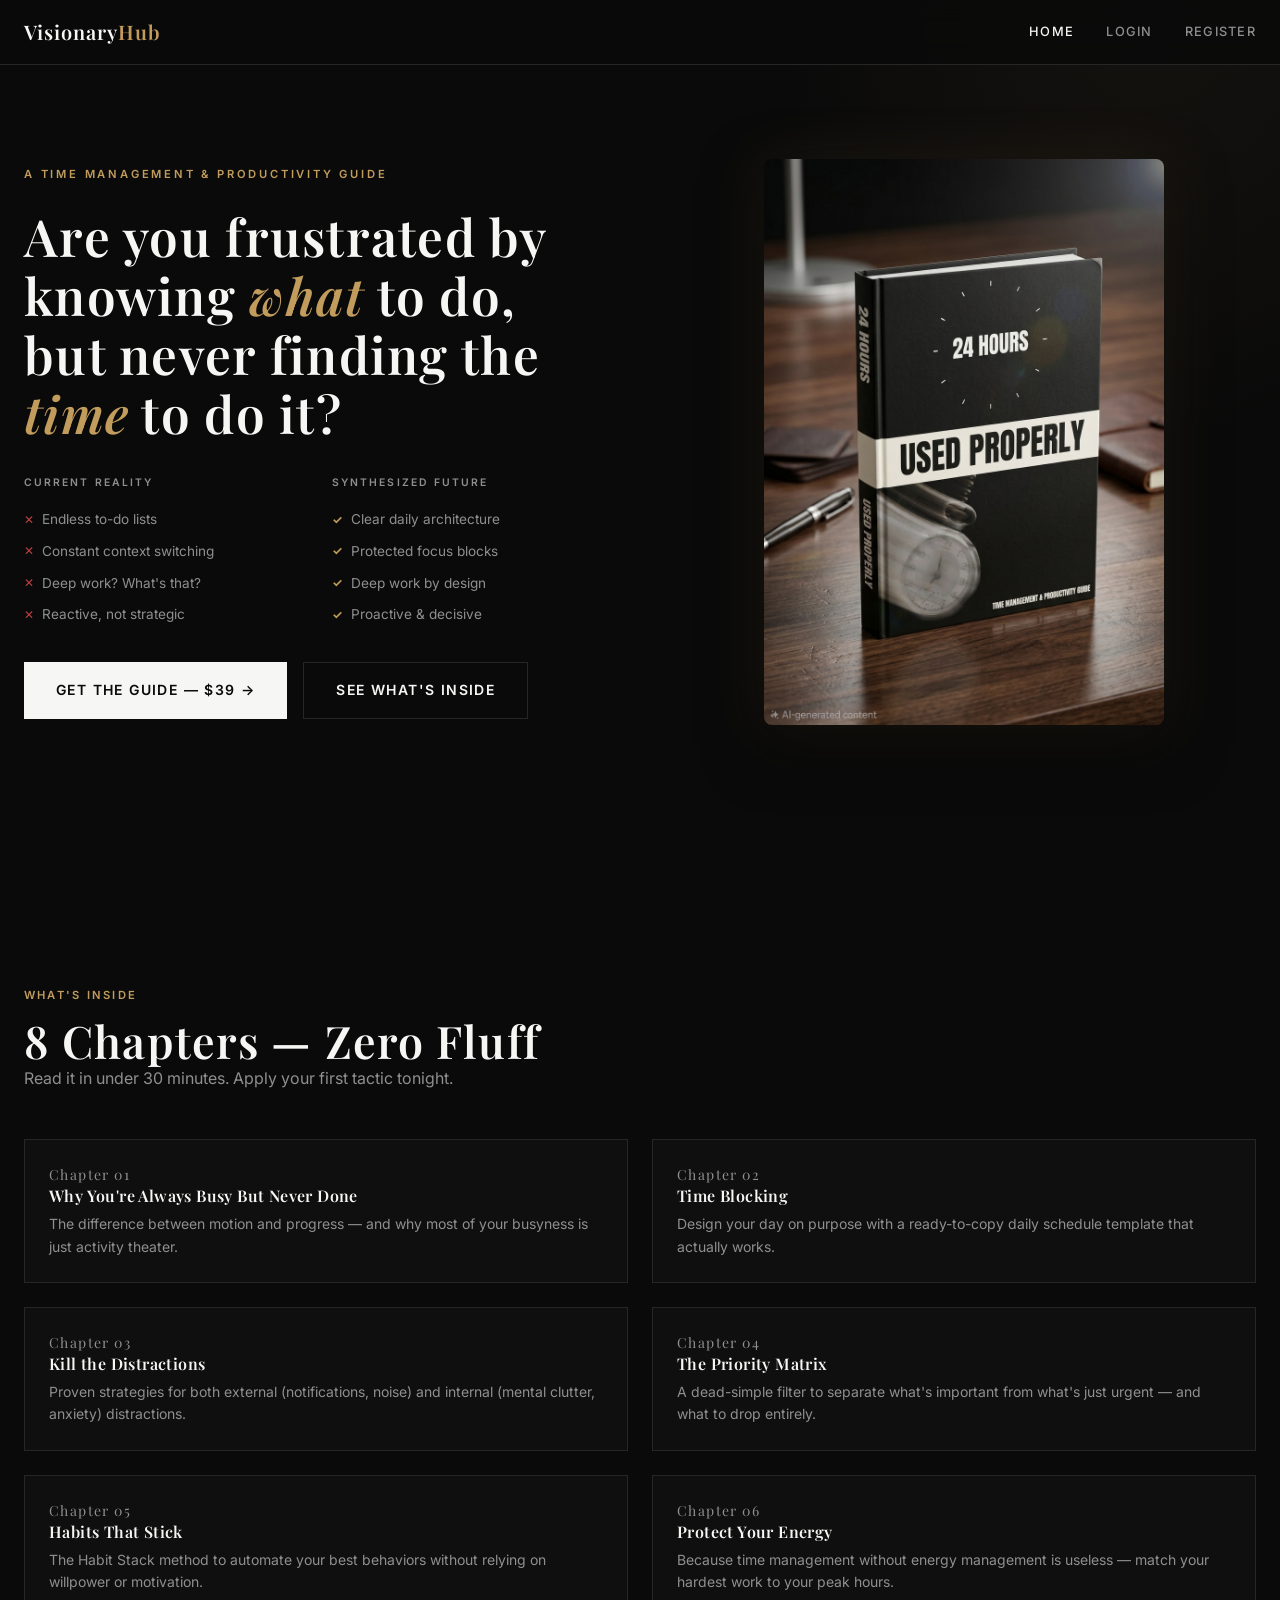
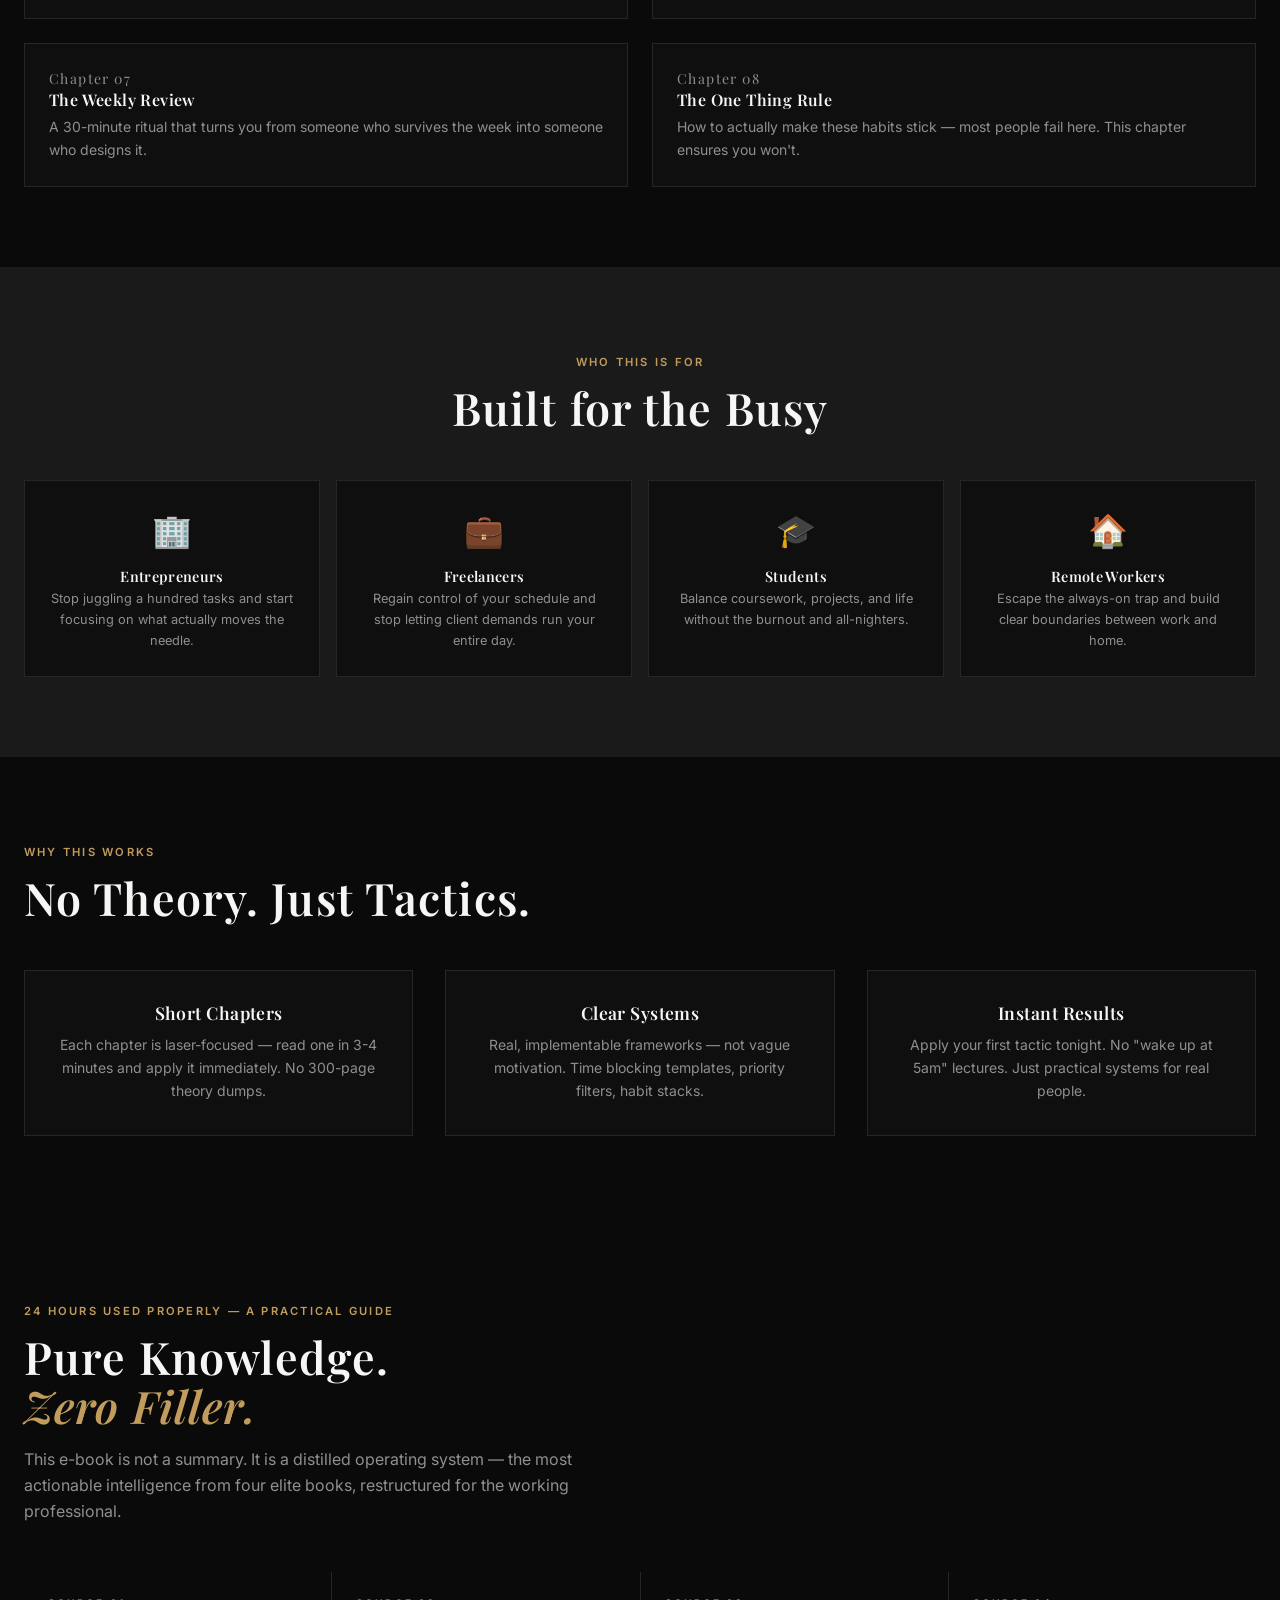
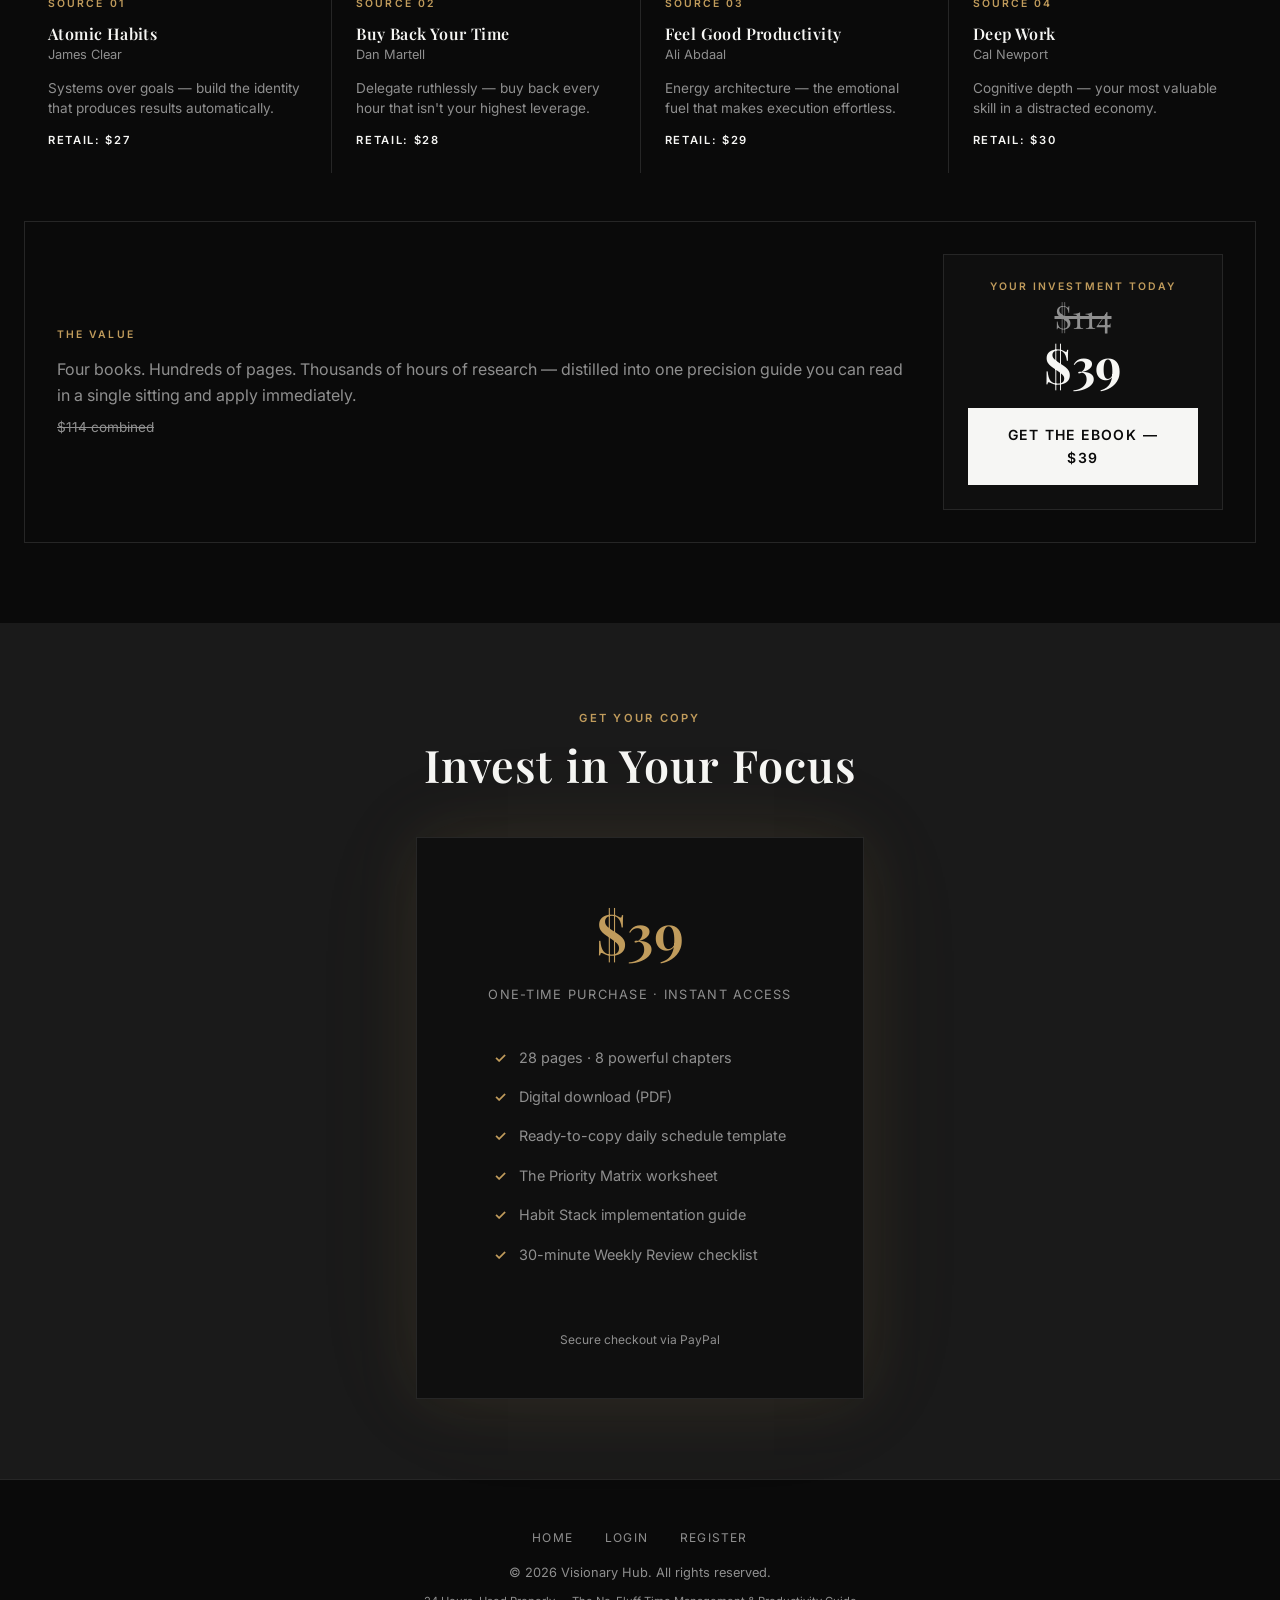
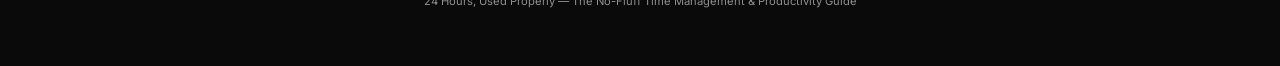
==== commit 2e90ec31: "Redesign hero: current reality vs synthesized future comparison" ====
--- a/index.html
+++ b/index.html
@@ -26,13 +26,33 @@
   <section class="hero">
     <div class="container hero-grid">
       <div class="hero-content">
-        <p class="hero-tagline fade-in">The No-Fluff Productivity Guide</p>
-        <h1 class="fade-in fade-in-delay-1">24 Hours,<br>Used Properly</h1>
-        <p class="hero-subtitle fade-in fade-in-delay-2">Stop being busy. Start being done.</p>
-        <p class="hero-quote fade-in fade-in-delay-2">"You don't have a time problem — you have a priorities problem."</p>
+        <p class="hero-tagline fade-in">A Time Management & Productivity Guide</p>
+        <h1 class="fade-in fade-in-delay-1" style="font-size: clamp(2rem, 5vw, 3.2rem); line-height: 1.15;">Are you frustrated by knowing <em style="color: hsl(var(--primary));">what</em> to do, but never finding the <em style="color: hsl(var(--primary));">time</em> to do it?</h1>
+
+        <div class="hero-comparison fade-in fade-in-delay-2">
+          <div class="comparison-col">
+            <p class="comparison-label">Current Reality</p>
+            <ul class="comparison-list comparison-list--bad">
+              <li><span class="x-mark">✕</span> Endless to-do lists</li>
+              <li><span class="x-mark">✕</span> Constant context switching</li>
+              <li><span class="x-mark">✕</span> Deep work? What's that?</li>
+              <li><span class="x-mark">✕</span> Reactive, not strategic</li>
+            </ul>
+          </div>
+          <div class="comparison-col">
+            <p class="comparison-label">Synthesized Future</p>
+            <ul class="comparison-list comparison-list--good">
+              <li><span class="check-mark">✓</span> Clear daily architecture</li>
+              <li><span class="check-mark">✓</span> Protected focus blocks</li>
+              <li><span class="check-mark">✓</span> Deep work by design</li>
+              <li><span class="check-mark">✓</span> Proactive &amp; decisive</li>
+            </ul>
+          </div>
+        </div>
+
         <div class="hero-cta fade-in fade-in-delay-3">
-          <a href="#pricing" class="cta-btn-primary">Buy Now — $39</a>
-          <a href="#chapters" class="cta-btn-outline">What's Inside</a>
+          <a href="#pricing" class="cta-btn-primary">Get the Guide — $39 →</a>
+          <a href="#chapters" class="cta-btn-outline">See What's Inside</a>
         </div>
       </div>
       <div class="hero-cover fade-in fade-in-delay-3">
--- a/styles.css
+++ b/styles.css
@@ -257,7 +257,54 @@
 }
 
 .hero h1 {
-  margin-bottom: 1.5rem;
+  margin-bottom: 2rem;
+}
+
+.hero h1 em {
+  font-style: italic;
+}
+
+.hero-comparison {
+  display: grid;
+  grid-template-columns: 1fr 1fr;
+  gap: 2rem;
+  margin-bottom: 2rem;
+}
+
+.comparison-label {
+  font-size: 0.65rem;
+  font-weight: 600;
+  text-transform: uppercase;
+  letter-spacing: 0.2em;
+  color: hsl(var(--muted-foreground));
+  margin-bottom: 0.75rem;
+}
+
+.comparison-list {
+  list-style: none;
+  padding: 0;
+  margin: 0;
+}
+
+.comparison-list li {
+  font-size: 0.85rem;
+  color: hsl(var(--muted-foreground));
+  display: flex;
+  align-items: center;
+  gap: 0.5rem;
+  padding: 0.3rem 0;
+}
+
+.comparison-list--bad .x-mark {
+  color: hsl(0 50% 50%);
+  font-weight: 700;
+  font-size: 0.75rem;
+}
+
+.comparison-list--good .check-mark {
+  color: hsl(var(--primary));
+  font-weight: 700;
+  font-size: 0.75rem;
 }
 
 .hero-subtitle {
@@ -859,6 +906,11 @@
     justify-content: center;
   }
 
+  .hero-comparison {
+    grid-template-columns: 1fr;
+    gap: 1.5rem;
+  }
+
   .hero-cover img {
     max-width: 280px;
   }
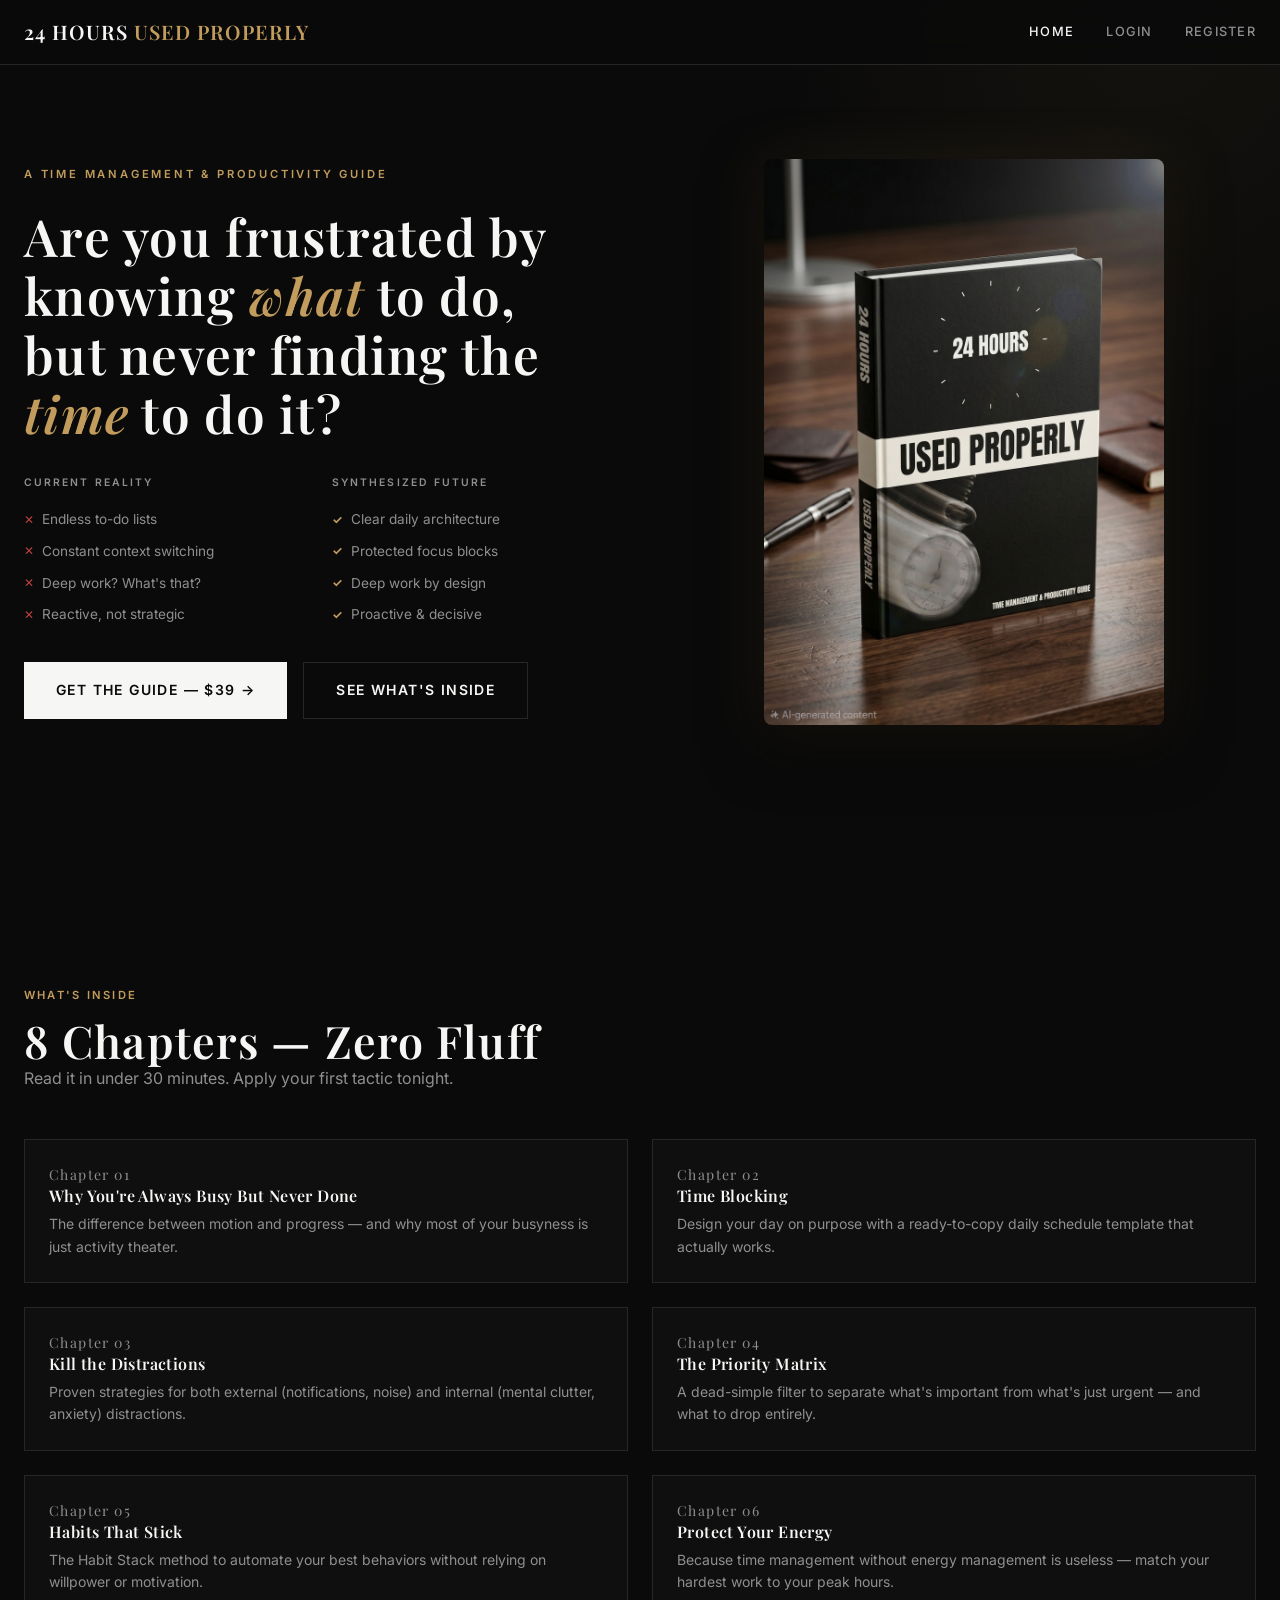
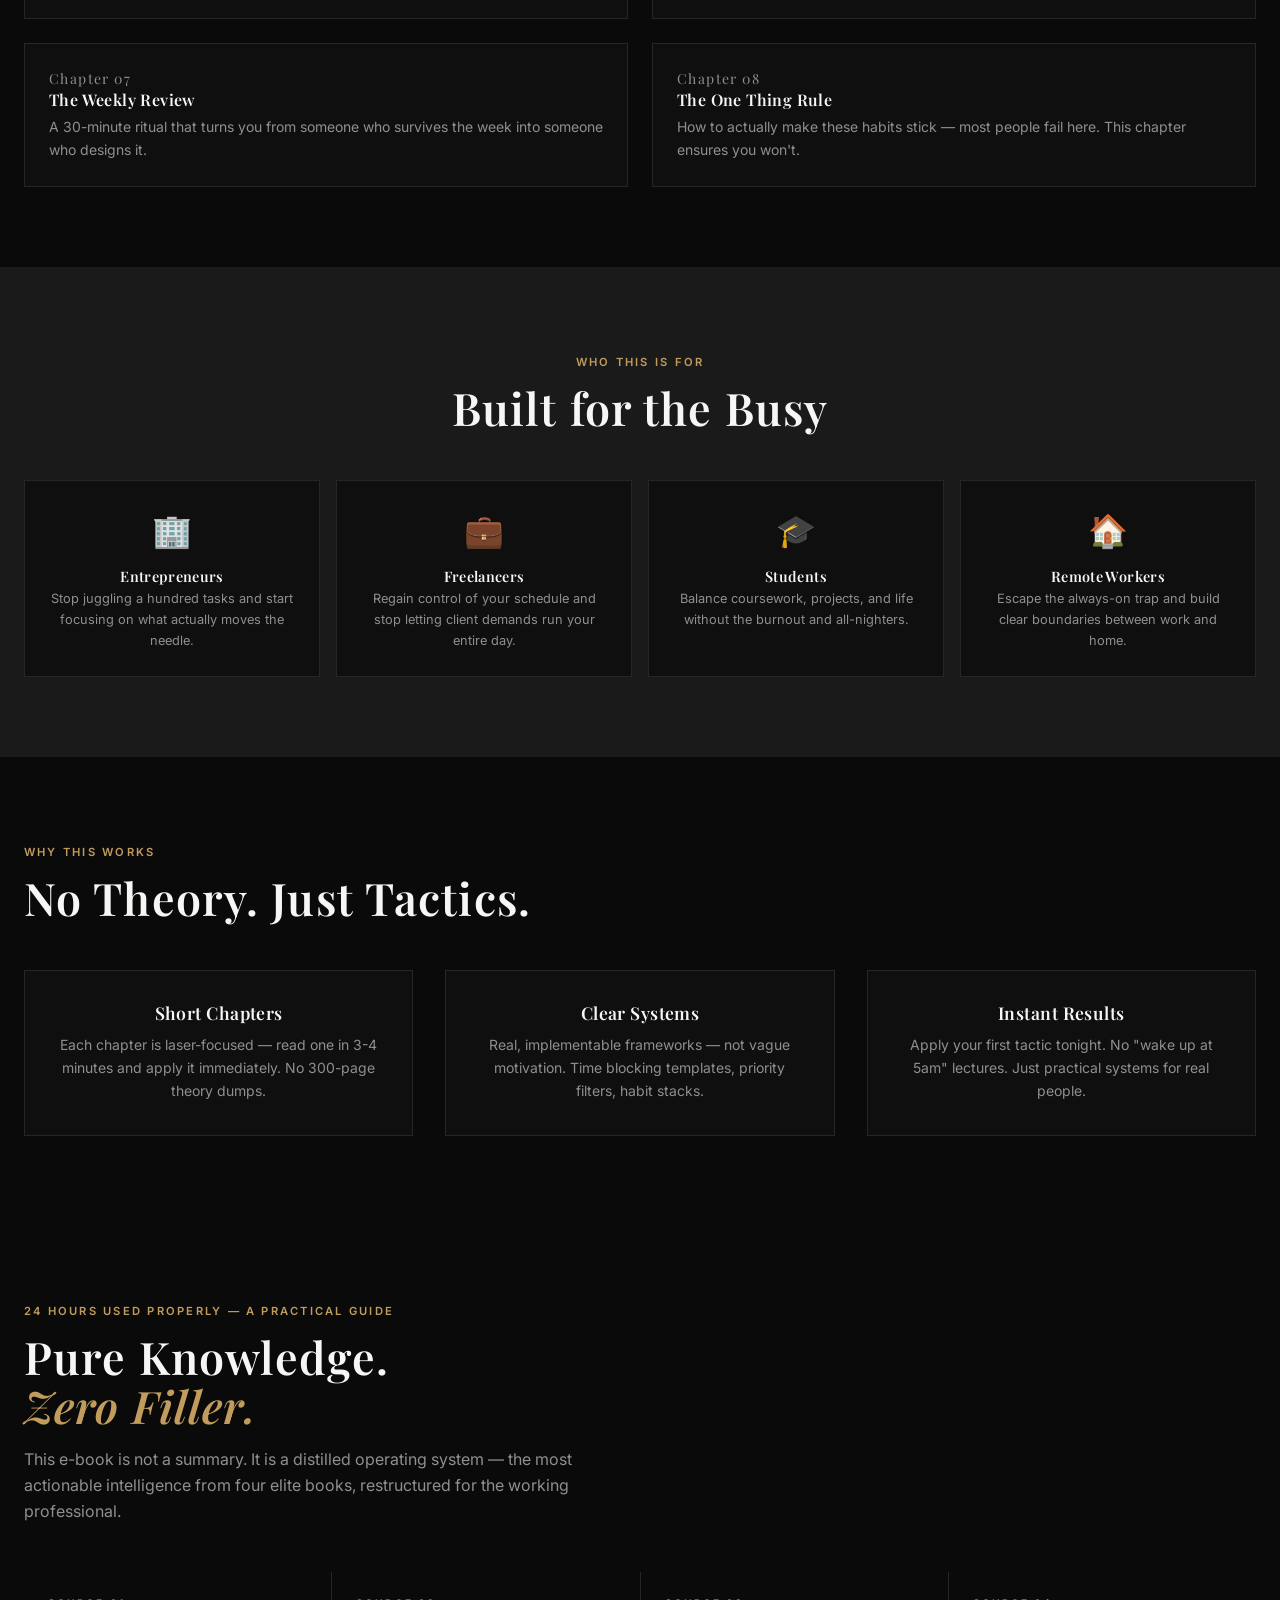
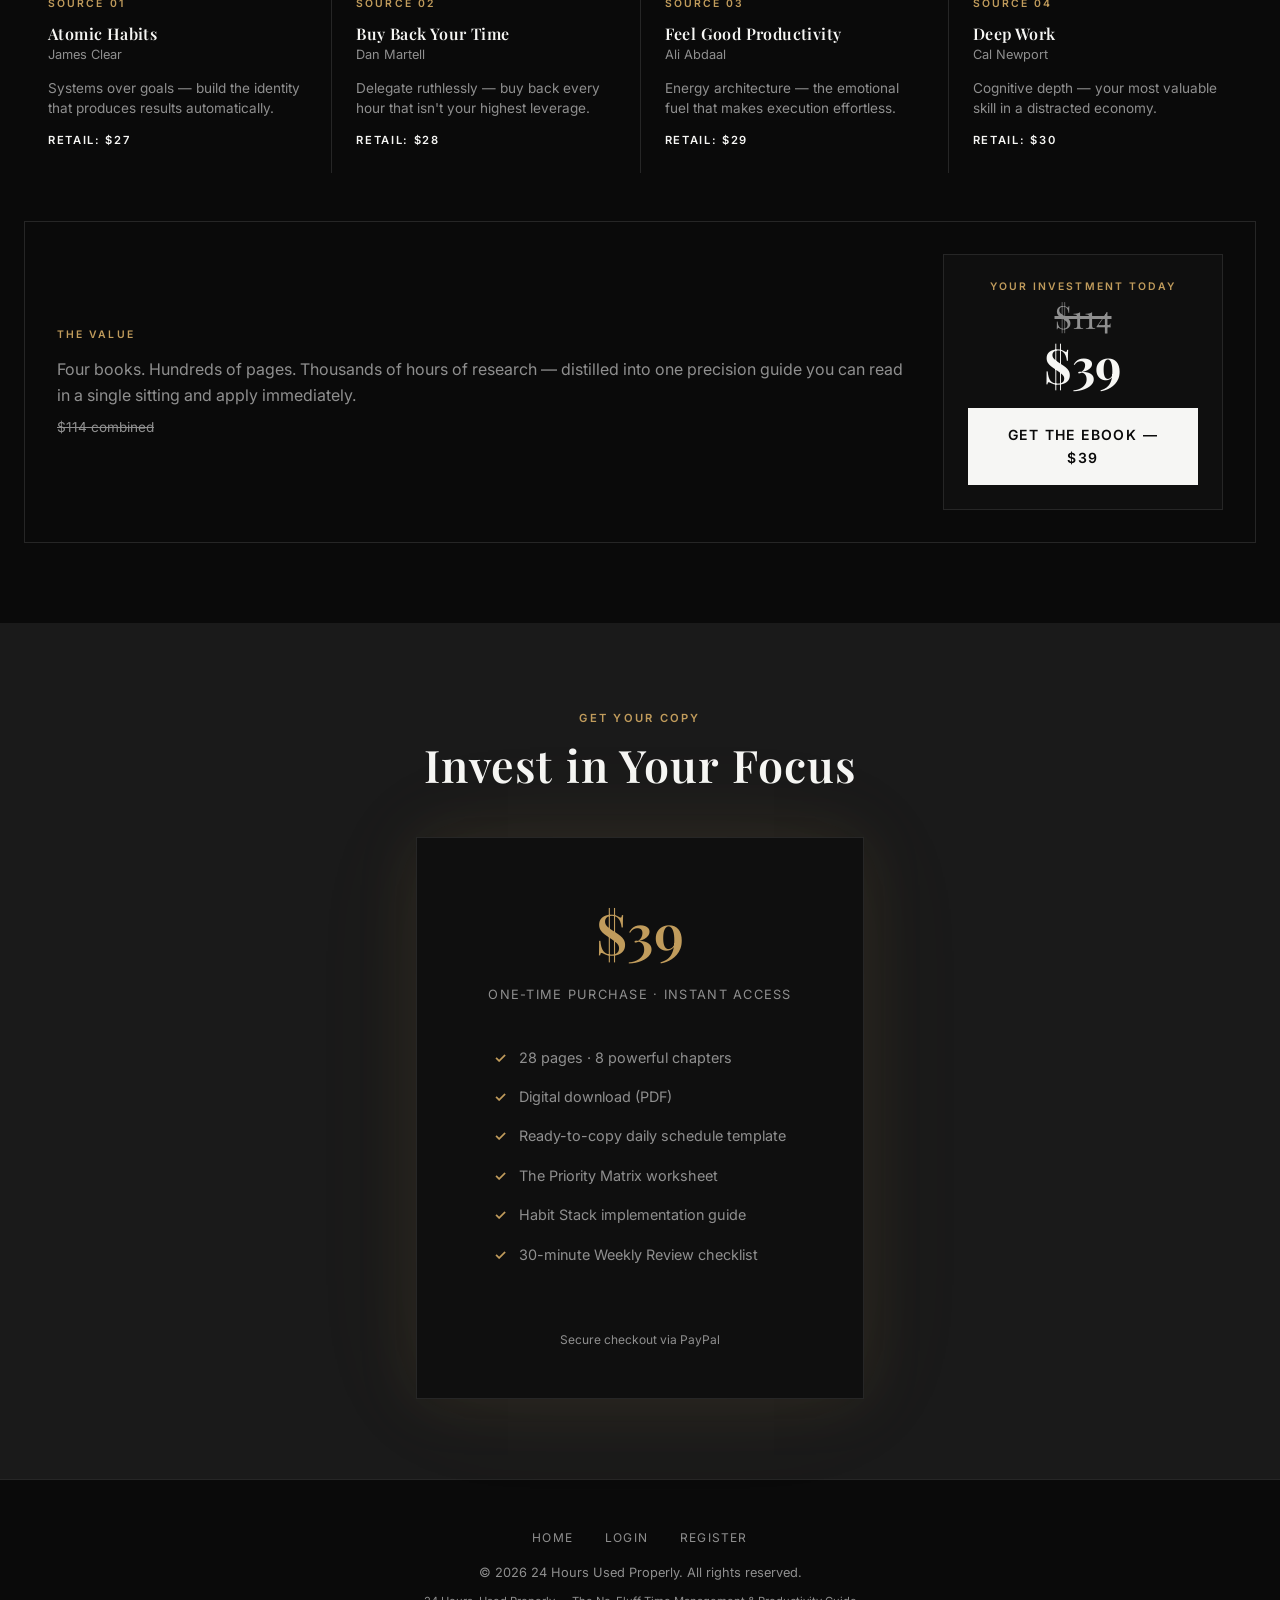
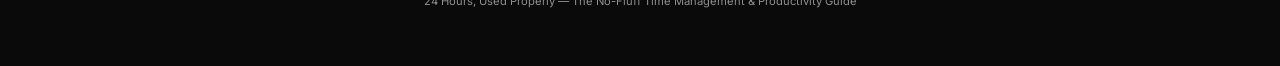
==== commit 8313c55e: "Replace Visionary Hub with 24 Hours Used Properly across all pages" ====
--- a/index.html
+++ b/index.html
@@ -13,7 +13,7 @@
 <body>
   <header>
     <div class="container header-inner">
-      <a href="index.html" class="logo">Visionary<span>Hub</span></a>
+      <a href="index.html" class="logo">24 HOURS<span> USED PROPERLY</span></a>
       <button class="mobile-toggle" id="mobile-toggle" aria-label="Toggle menu">☰</button>
       <nav>
         <a href="index.html">Home</a>
@@ -242,7 +242,7 @@
         <a href="login.html">Login</a>
         <a href="register.html">Register</a>
       </div>
-      <p>&copy; 2026 Visionary Hub. All rights reserved.</p>
+      <p>&copy; 2026 24 Hours Used Properly. All rights reserved.</p>
       <p style="font-size: 0.7rem;">24 Hours, Used Properly — The No-Fluff Time Management &amp; Productivity Guide</p>
     </div>
   </footer>
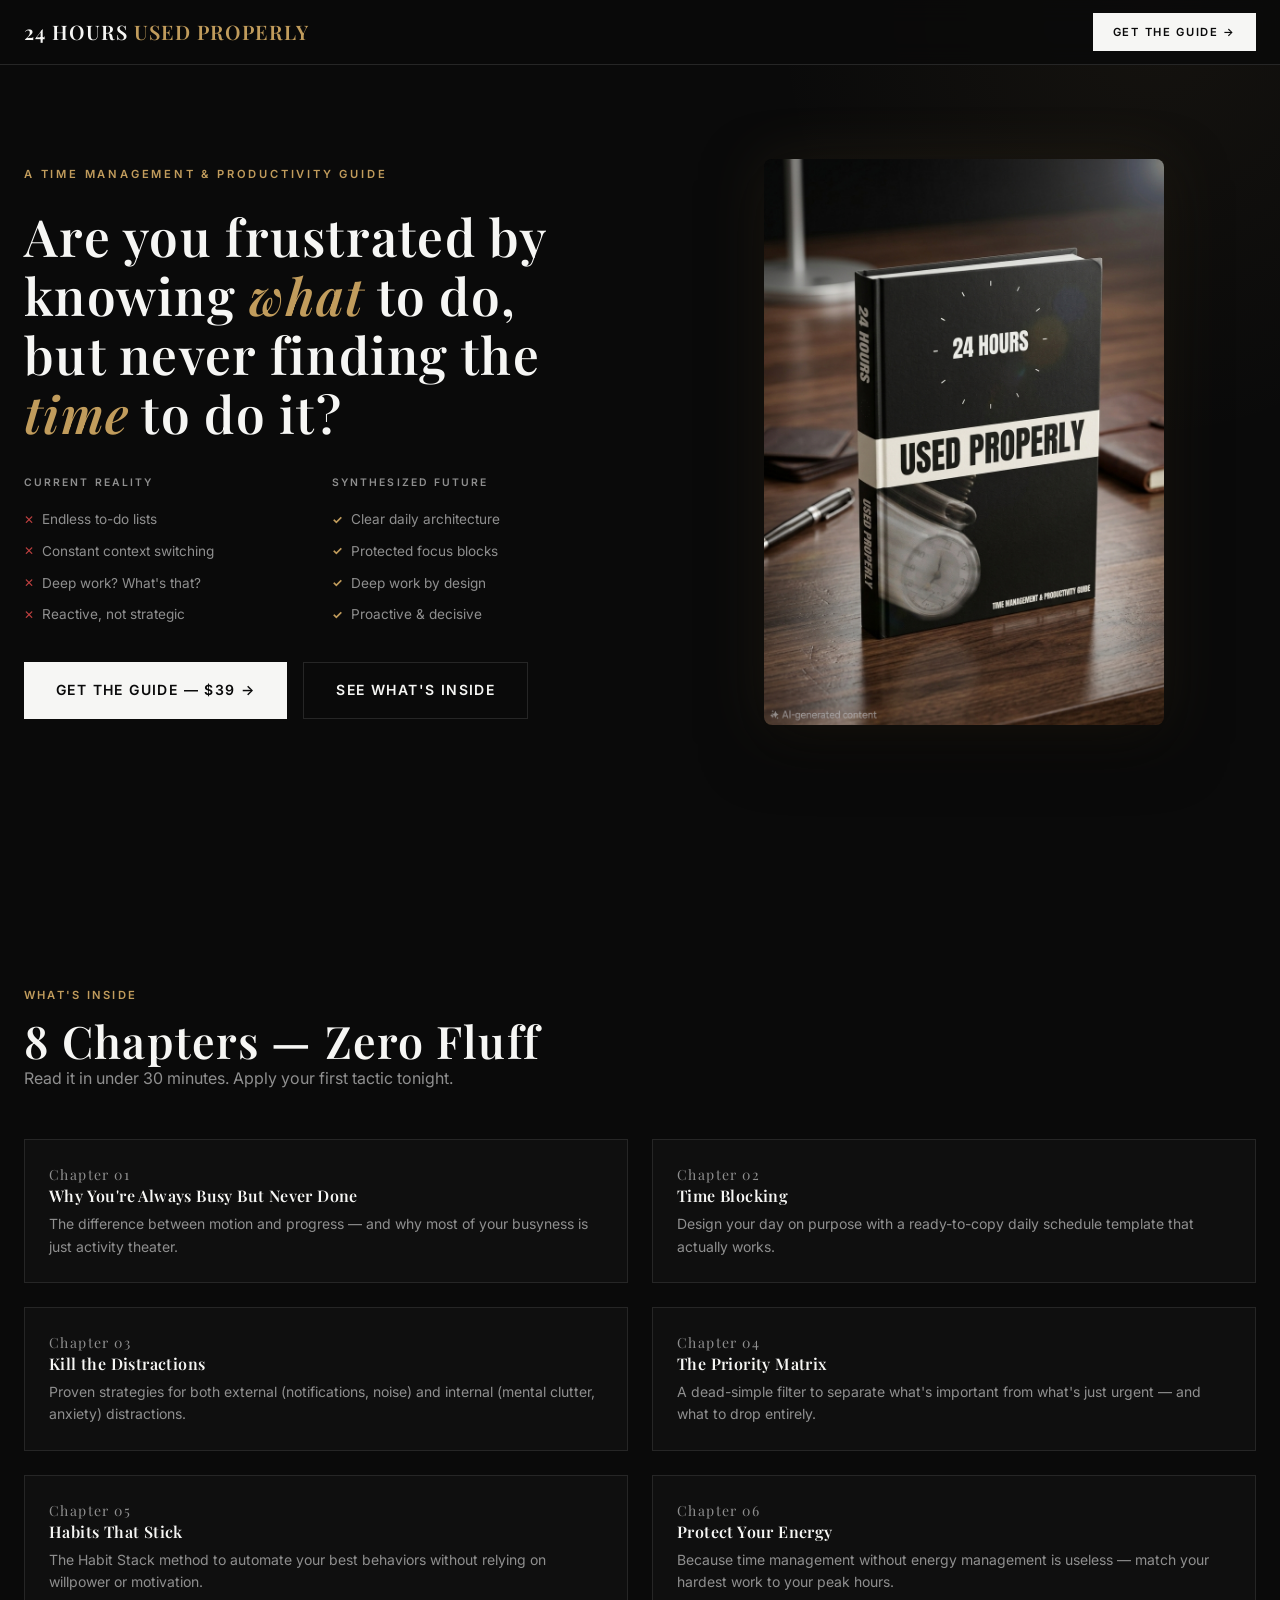
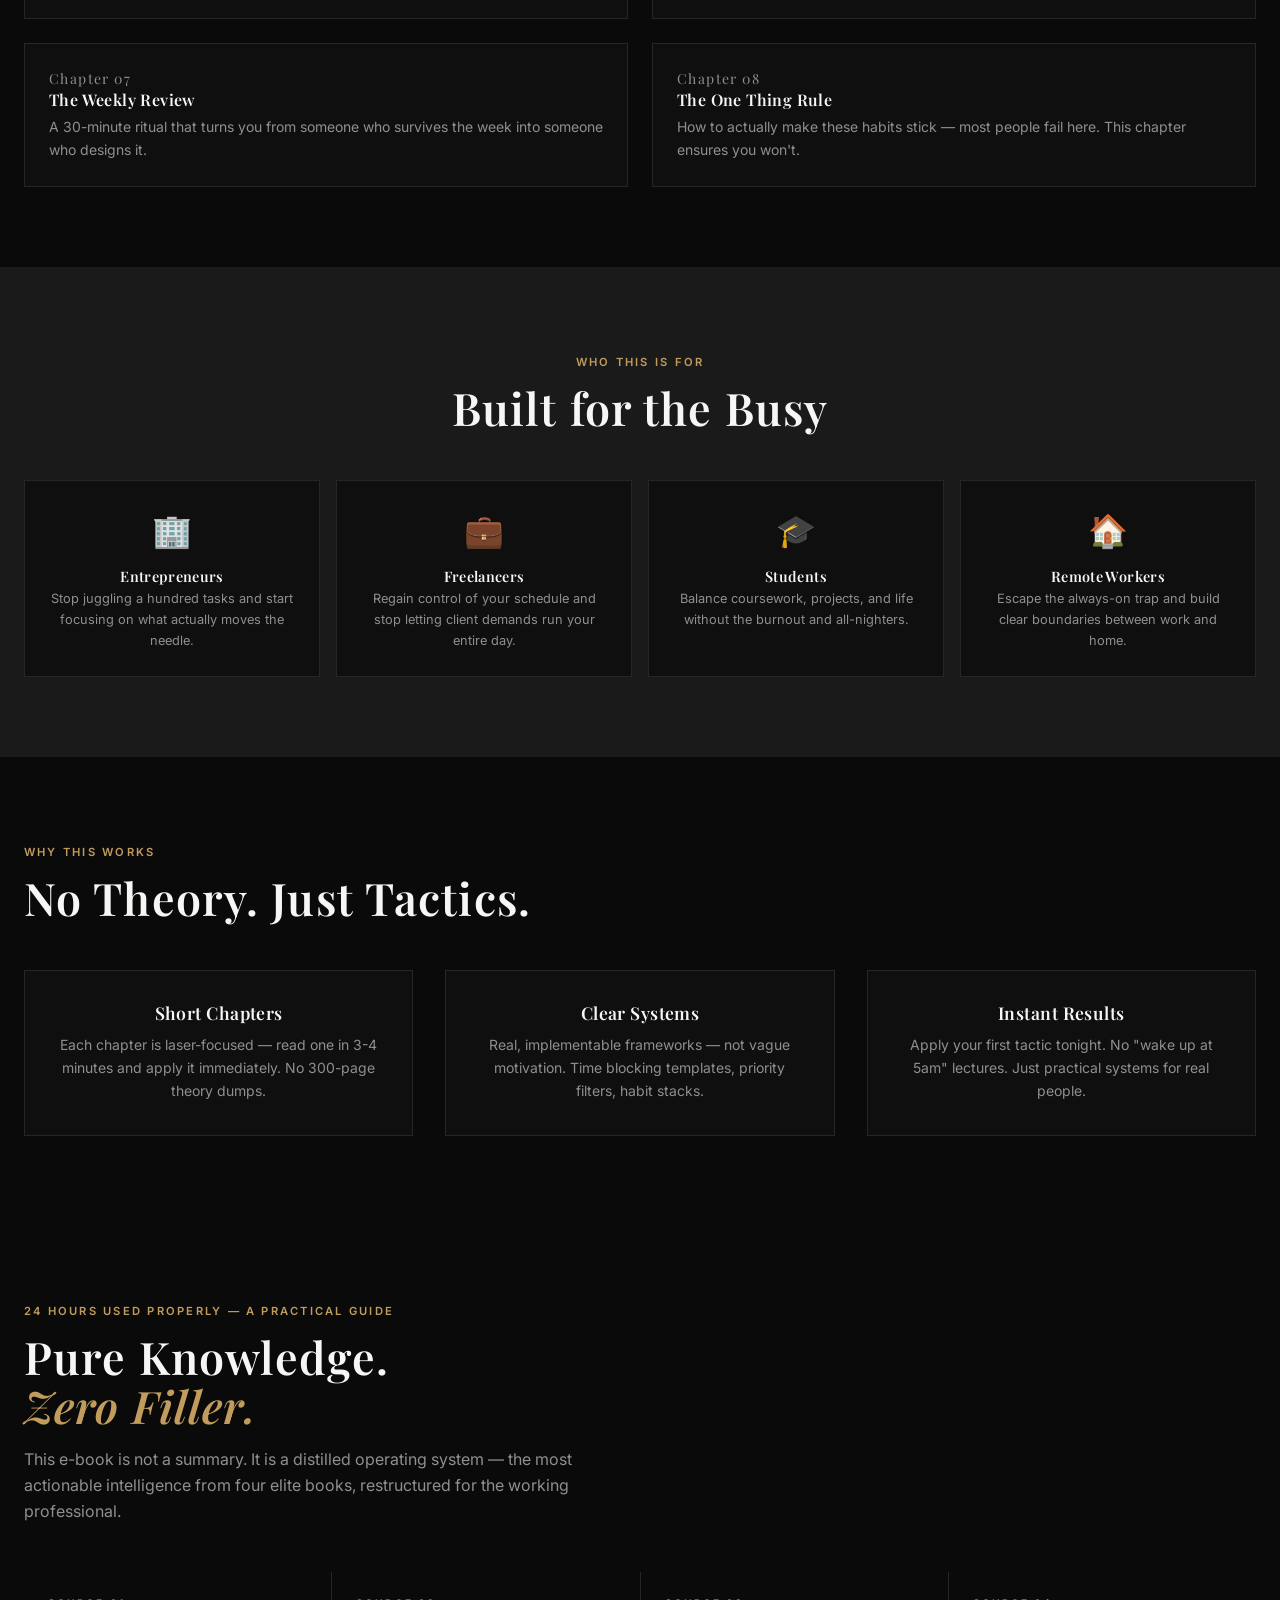
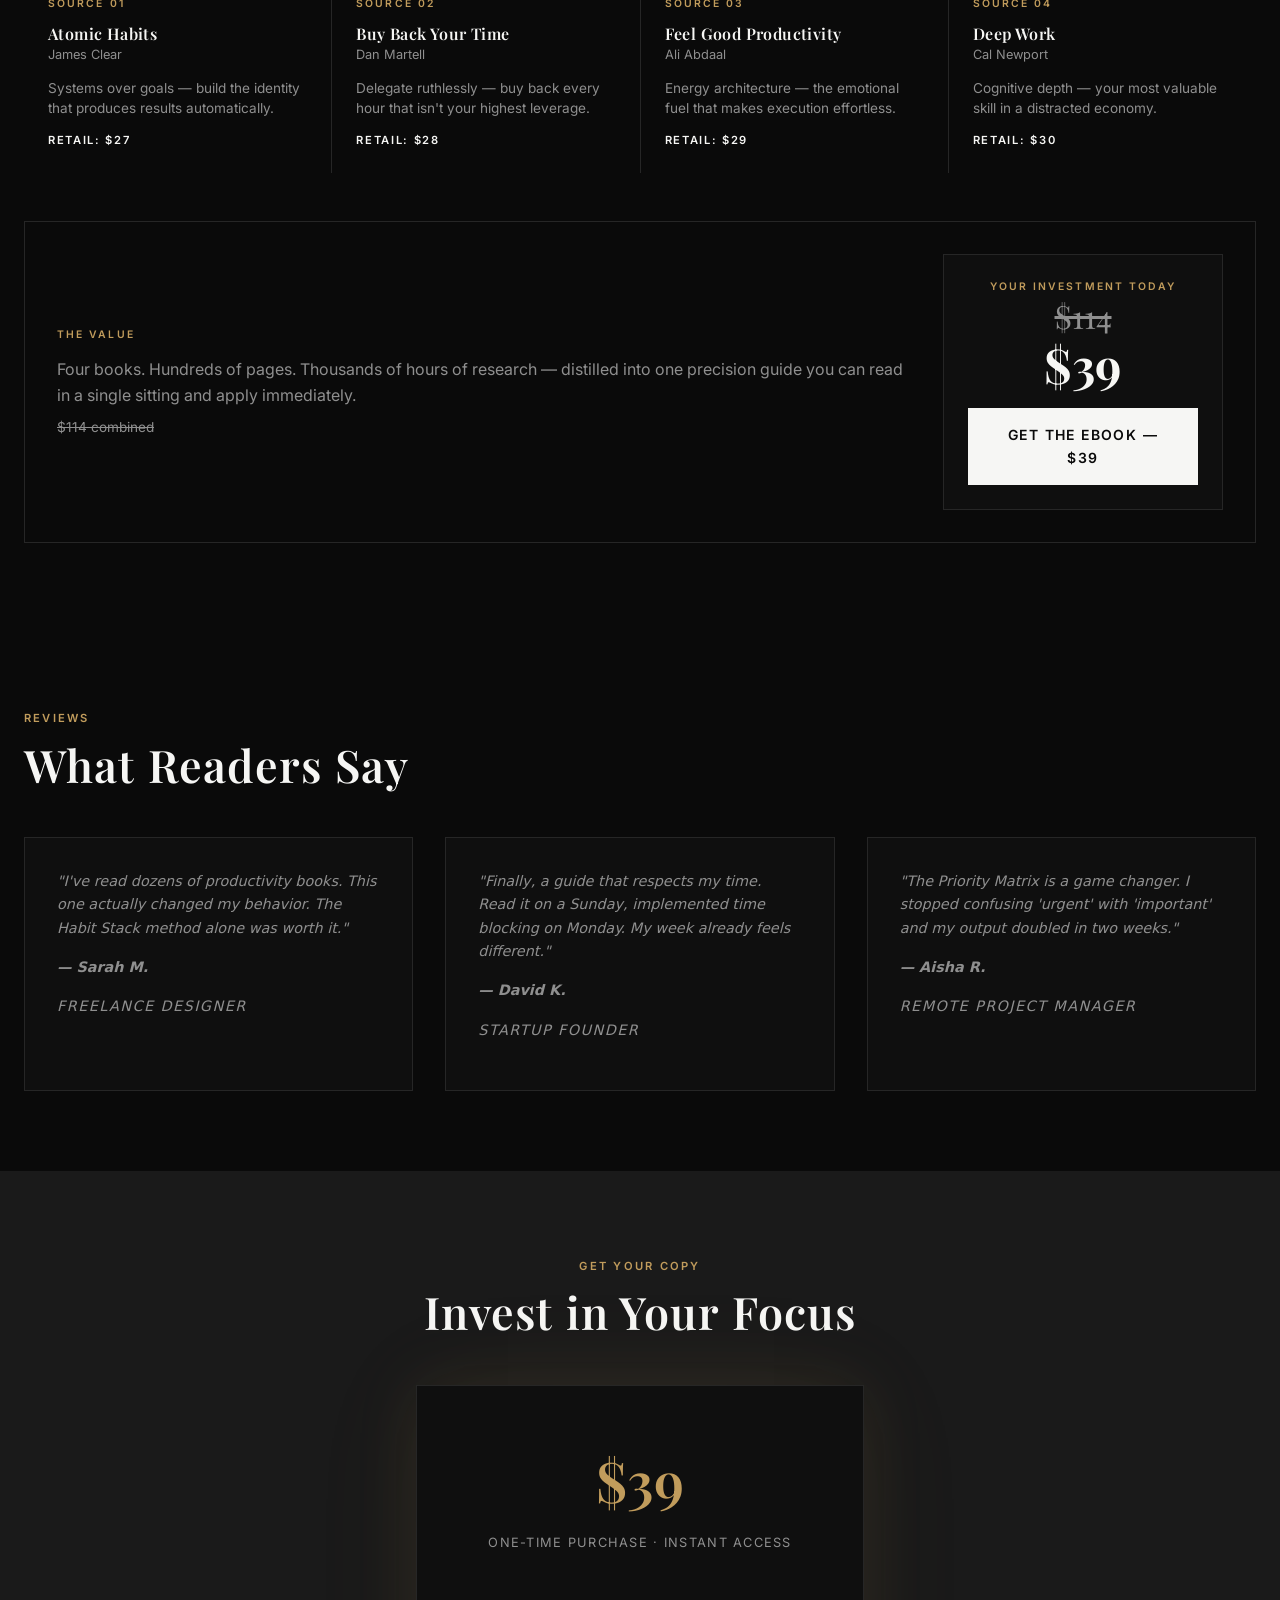
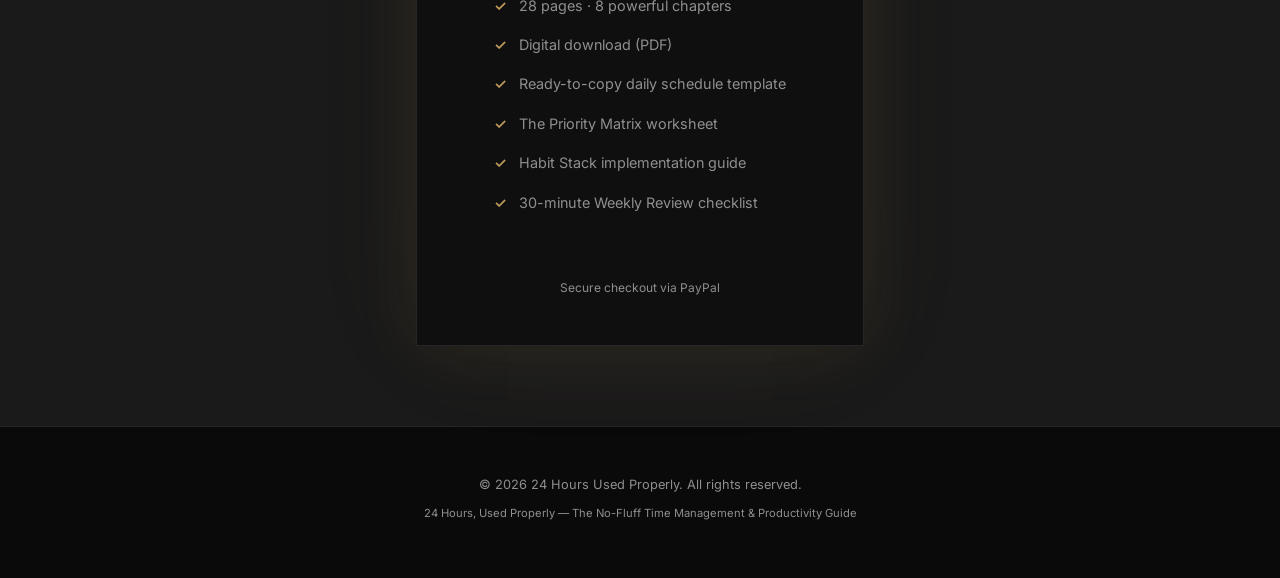
==== commit 6f662b58: "Add reviews section, remove nav links, clean up for landing page" ====
--- a/index.html
+++ b/index.html
@@ -13,17 +13,12 @@
 <body>
   <header>
     <div class="container header-inner">
-      <a href="index.html" class="logo">24 HOURS<span> USED PROPERLY</span></a>
-      <button class="mobile-toggle" id="mobile-toggle" aria-label="Toggle menu">☰</button>
-      <nav>
-        <a href="index.html">Home</a>
-        <a href="login.html">Login</a>
-        <a href="register.html">Register</a>
-      </nav>
+      <a href="#hero" class="logo">24 HOURS<span> USED PROPERLY</span></a>
+      <a href="#pricing" class="cta-btn-primary header-cta">Get the Guide →</a>
     </div>
   </header>
 
-  <section class="hero">
+  <section class="hero" id="hero">
     <div class="container hero-grid">
       <div class="hero-content">
         <p class="hero-tagline fade-in">A Time Management & Productivity Guide</p>
@@ -214,6 +209,30 @@
     </div>
   </section>
 
+  <section>
+    <div class="container">
+      <p class="section-label fade-in">Reviews</p>
+      <h2 class="fade-in fade-in-delay-1">What Readers Say</h2>
+      <div class="testimonial-grid">
+        <div class="testimonial-card fade-in">
+          <p>"I've read dozens of productivity books. This one actually changed my behavior. The Habit Stack method alone was worth it."</p>
+          <p class="testimonial-author">— Sarah M.</p>
+          <p class="testimonial-role">Freelance Designer</p>
+        </div>
+        <div class="testimonial-card fade-in fade-in-delay-1">
+          <p>"Finally, a guide that respects my time. Read it on a Sunday, implemented time blocking on Monday. My week already feels different."</p>
+          <p class="testimonial-author">— David K.</p>
+          <p class="testimonial-role">Startup Founder</p>
+        </div>
+        <div class="testimonial-card fade-in fade-in-delay-2">
+          <p>"The Priority Matrix is a game changer. I stopped confusing 'urgent' with 'important' and my output doubled in two weeks."</p>
+          <p class="testimonial-author">— Aisha R.</p>
+          <p class="testimonial-role">Remote Project Manager</p>
+        </div>
+      </div>
+    </div>
+  </section>
+
   <section class="pricing-section" id="pricing">
     <div class="container">
       <p class="section-label fade-in">Get Your Copy</p>
@@ -237,11 +256,6 @@
 
   <footer>
     <div class="container">
-      <div class="footer-links">
-        <a href="index.html">Home</a>
-        <a href="login.html">Login</a>
-        <a href="register.html">Register</a>
-      </div>
       <p>&copy; 2026 24 Hours Used Properly. All rights reserved.</p>
       <p style="font-size: 0.7rem;">24 Hours, Used Properly — The No-Fluff Time Management &amp; Productivity Guide</p>
     </div>
--- a/styles.css
+++ b/styles.css
@@ -173,6 +173,13 @@
   height: 4rem;
 }
 
+.header-cta {
+  padding: 0.6rem 1.25rem;
+  font-size: 0.7rem;
+  text-transform: uppercase;
+  letter-spacing: 0.15em;
+}
+
 .logo {
   font-family: var(--font-heading);
   font-size: 1.25rem;
@@ -891,6 +898,10 @@
     display: block;
   }
 
+  .header-cta {
+    display: none;
+  }
+
   .hero-grid {
     grid-template-columns: 1fr;
     gap: 3rem;
